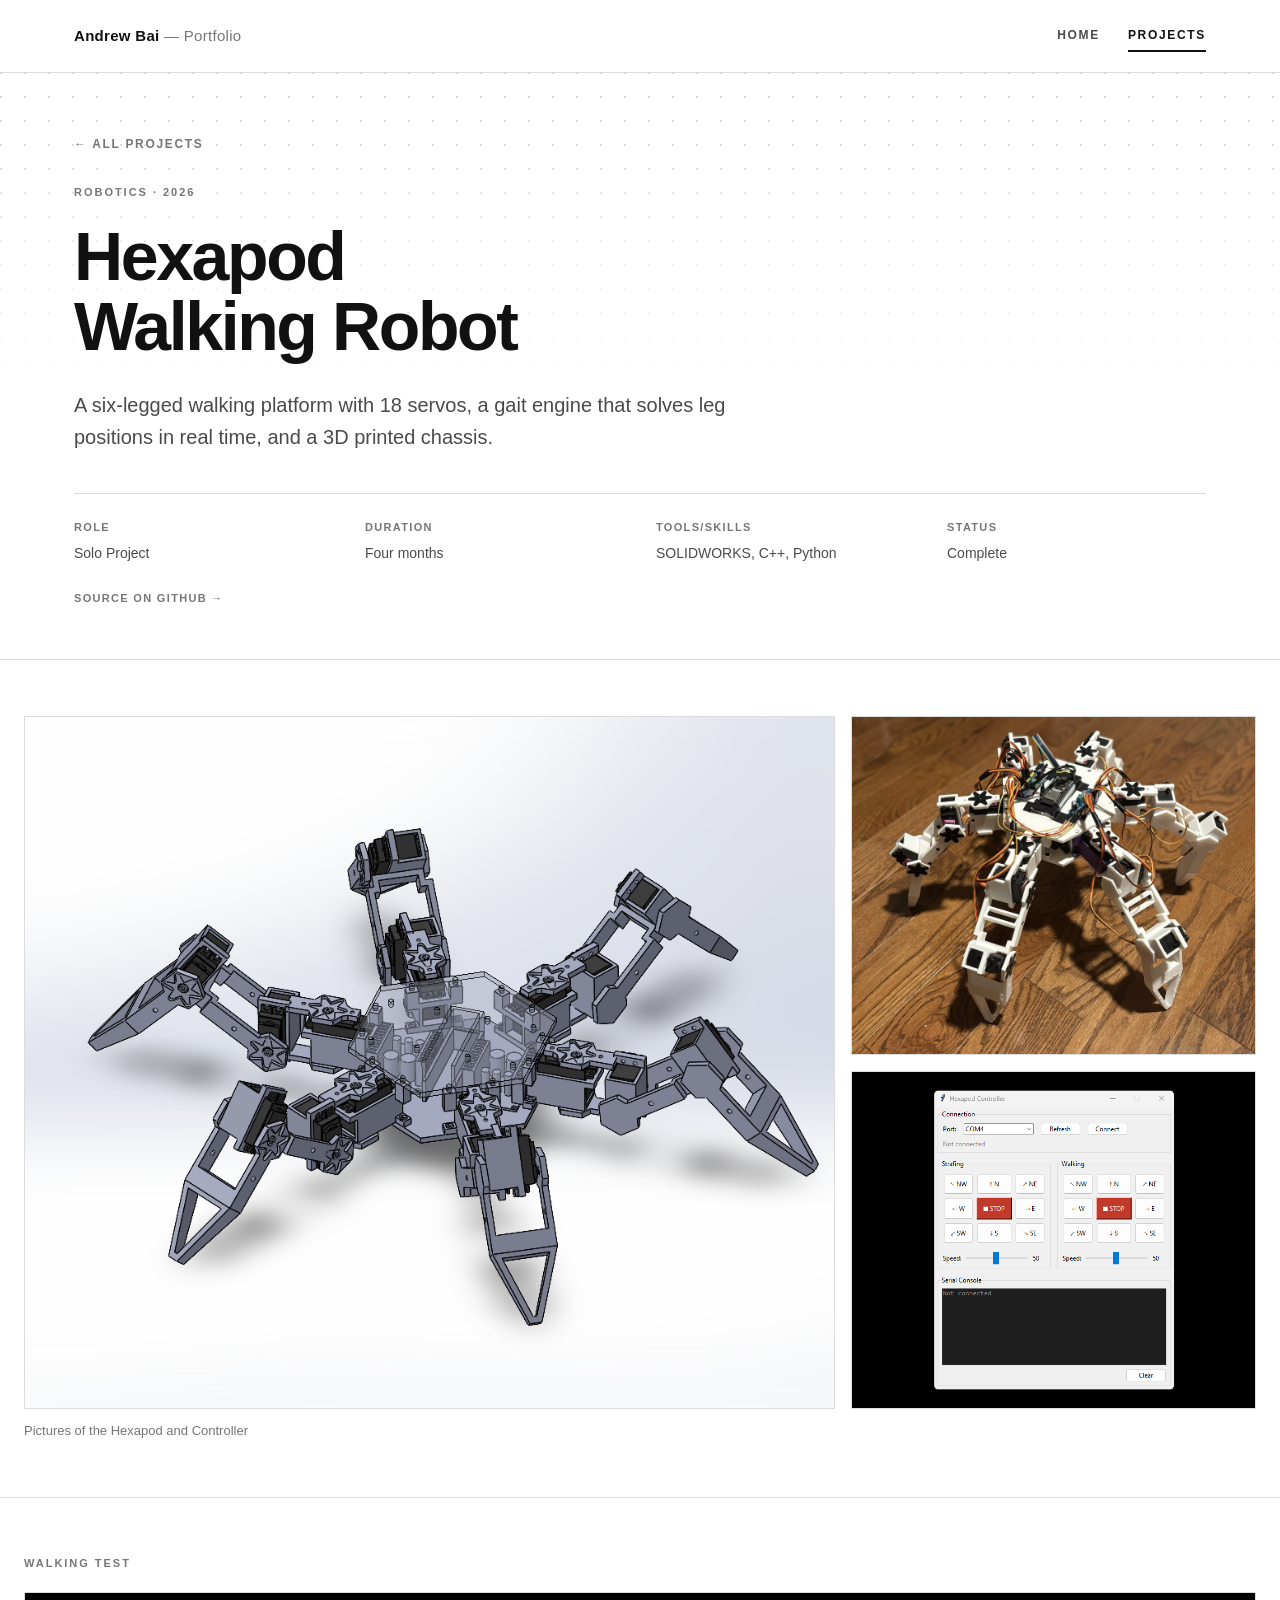
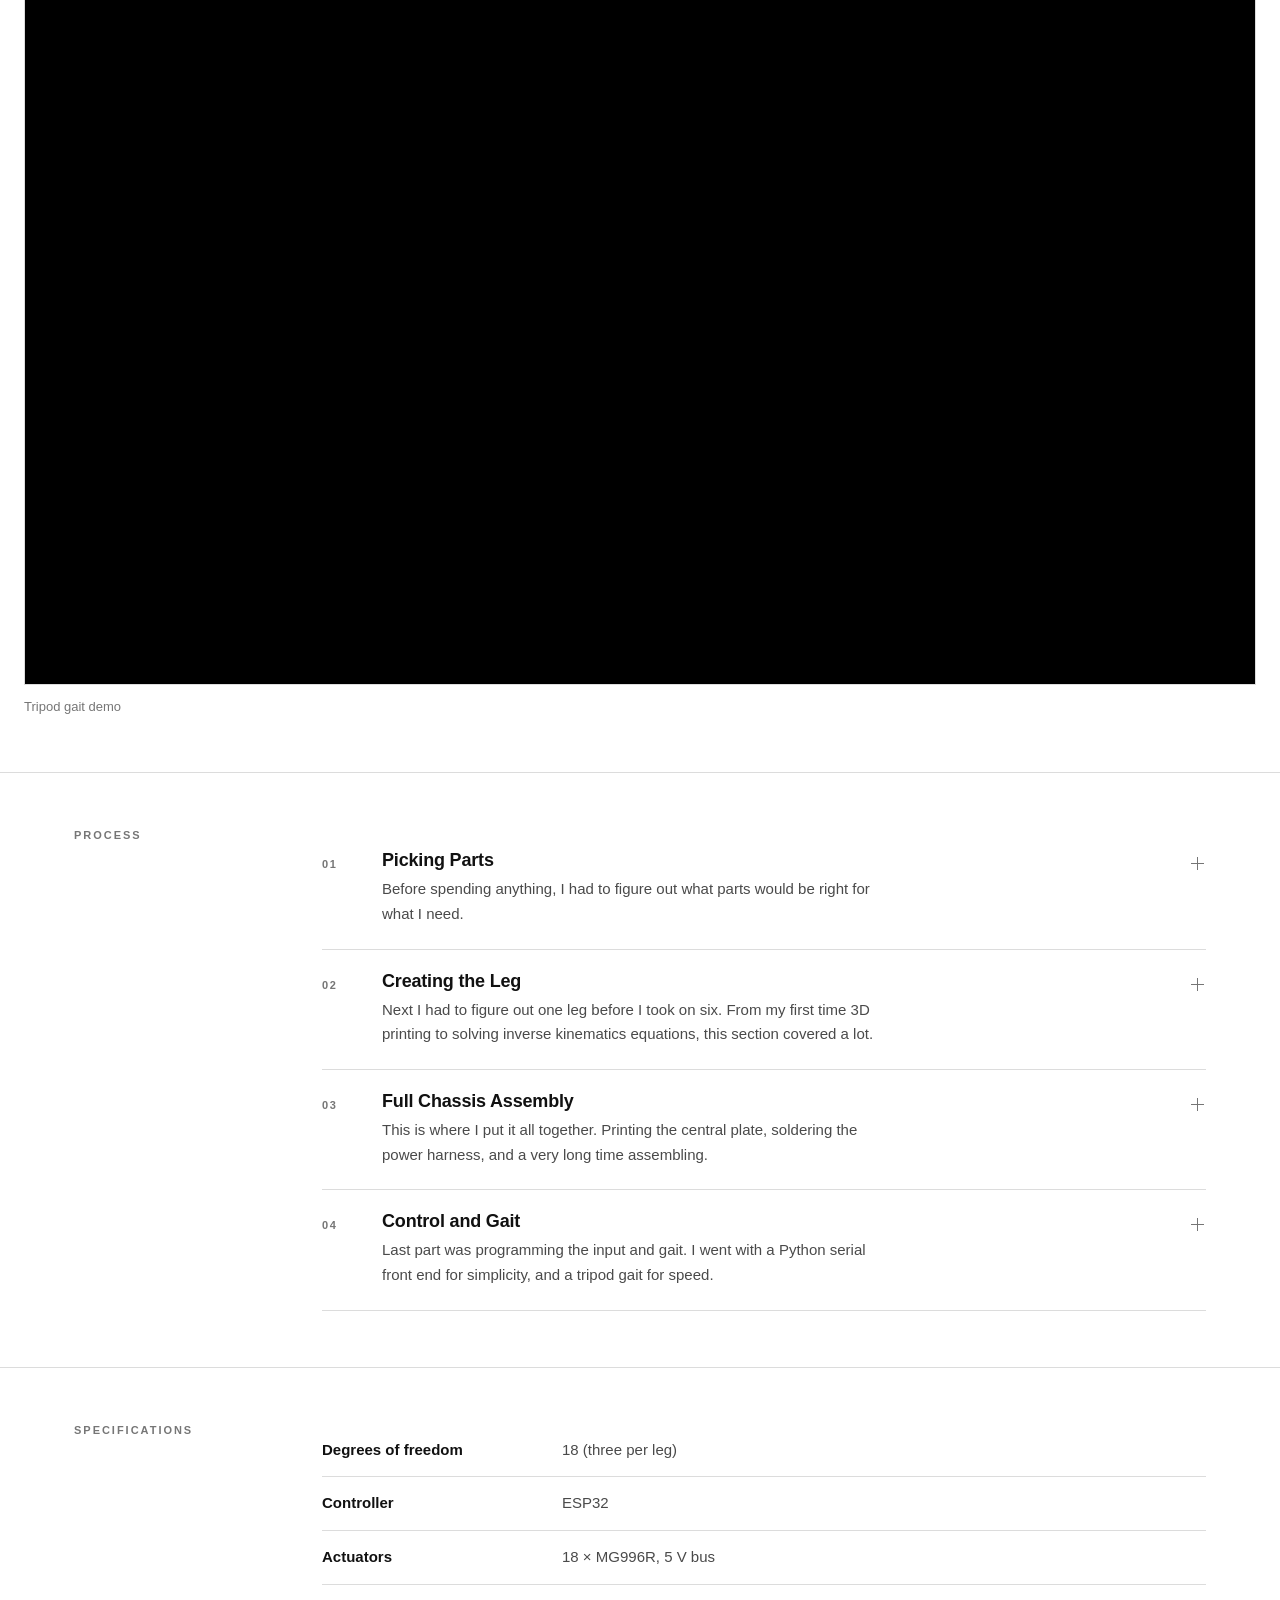
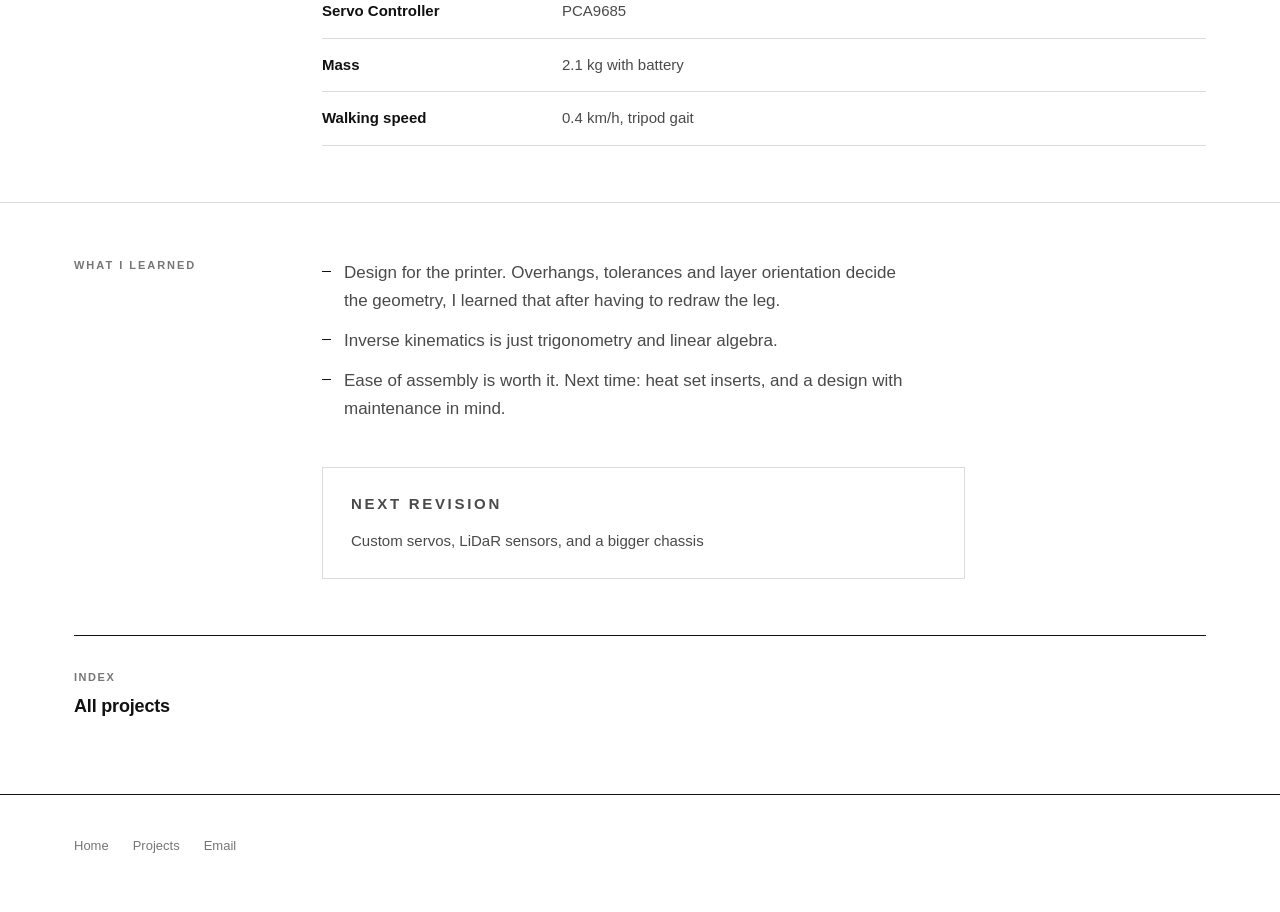
==== project-hexapod.html @ c8eeb7d3 "Initial commit: production portfolio site" ====
<!DOCTYPE html>
<html lang="en">
<head>
<meta charset="utf-8">
<meta name="viewport" content="width=device-width, initial-scale=1">
<title>Hexapod Walking Robot — Andrew Bai</title>
<meta name="description" content="Six-legged walking platform with an inverse-kinematics gait engine.">
<link rel="stylesheet" href="assets/styles.css">
<link rel="icon" href="data:,">
</head>
<body>

<a class="skip-link" href="#main">Skip to content</a>

<header class="site-header">
  <div class="wrap site-header__inner">
    <a class="logotype" href="index.html">Andrew Bai <span>— Portfolio</span></a>
    <nav class="nav" aria-label="Primary">
      <a class="nav__link" href="index.html">Home</a>
      <a class="nav__link" href="projects.html" aria-current="page">Projects</a>
    </nav>
  </div>
</header>

<main id="main">

  <section class="project-hero">
    <div class="wrap">
      <a class="backlink" href="projects.html"><span aria-hidden="true">&larr;</span> All projects</a>
      <p class="eyebrow">Robotics · 2026</p>
      <h1 class="display">Hexapod<br>Walking Robot</h1>
      <p class="lede project-hero__lede">
        A six-legged walking platform with 18 servos, 
        a gait engine that solves leg positions in real time, 
        and a 3D printed chassis.
      </p>

      <dl class="facts">
        <div><dt>Role</dt><dd>Solo Project</dd></div>
        <div><dt>Duration</dt><dd>Four months</dd></div>
        <div><dt>Tools/Skills</dt><dd>SOLIDWORKS, C++, Python</dd></div>
        <div><dt>Status</dt><dd>Complete</dd></div>
      </dl>

      <a class="facts-link" href="https://github.com/andrewjbai-stack/Hexapod-Project" target="_blank" rel="noopener">
        Source on GitHub <span aria-hidden="true">&rarr;</span>
      </a>
    </div>
  </section>

  <section class="block">
    <div class="wrap wrap--wide">
      <figure class="figure">
        <div class="collage">
          <img src="assets/img/HexapodCADInsidePage.png" alt="Hexapod solidworks design" width="1200" height="900">
          <img src="assets/img/HexapodRealLife.jpg" alt="Hexapod in real life" width="1200" height="900">
          <img src="assets/img/hexapodController.png" alt="Controller python application" width="1200" height="900">
        </div>
        <figcaption>Pictures of the Hexapod and Controller</figcaption>
      </figure>
    </div>
  </section>

  <section class="block block--divide">
    <div class="wrap wrap--wide">
      <p class="eyebrow">Walking test</p>
      <figure class="figure">
        <div class="video">
          <iframe src="https://www.youtube-nocookie.com/embed/0bg0jqfnZOg"
                  title="Hexapod walking test"
                  allow="accelerometer; autoplay; clipboard-write; encrypted-media; picture-in-picture"
                  allowfullscreen loading="lazy"></iframe>
        </div>
        <figcaption>
          Tripod gait demo
        </figcaption>
      </figure>
    </div>
  </section>

  <section class="block block--divide">
    <div class="wrap cols">
      <h2 class="eyebrow" style="margin:0">Process</h2>
      <ol class="steps steps--open">
        <li>
          <details class="step">
            <summary>
              <h3 class="h3">Picking Parts</h3>
              <p>Before spending anything, I had to figure out what parts would be right for what I need.</p>
            </summary>
            <div class="step__more">
              <p>
                This was the most important part, especially since I was on a pretty tight budget.
                The biggest decision was the type of servo. They dictated 
                how powerful the hexapod could be, and how expensive it would be for both price and power.
                Every other decision would have to be made around this choice.
              </p>
              <ul class="bullets">
                <li>MG996R Servos: From the start it was between this and the SG90 (The two cheapest I could find).
                  Eventually I landed on the MG996R since based on a rough estimate, the SG90 wouldn't have enough torque.</li>
                <li>ESP32 microcontroller: There were no huge restrictions on what MCU I could use, 
                  so I just used what I had on hand.
                </li>
                <li>
                  2S 15C Li-ion Battery: The biggest thing was voltage and maximum current output. 
                  I needed something with a voltage close to what my MCU and servos could handle,
                  as well as a maximum current that could handle 18 servos stalling at once. The battery runtime
                  was never a consideration, because this project was just for fun.
                </li>
                <li>PLA for the printed structure. Again, no huge restrictions on this front
                  since I knew there weren't going to be any huge forces acting on the limbs.
                </li>
              </ul>
            </div>
          </details>
        </li>
        <li>
          <details class="step">
            <summary>
              <h3 class="h3">Creating the Leg</h3>
              <p>Next I had to figure out one leg before I took on six. From my first time
                3D printing to solving inverse kinematics equations, this section covered a lot.
              </p>
            </summary>
            <div class="step__more">
              <p>
                Building it was a crash course in 3D printing. I had never touched a printer before, 
                so I designed the leg the way I thought parts should look,
                and then found out what a printer will actually give you. 
                Overhangs, tolerances, layer adhesion: none of it was in my head when I drew the first version. 
                So, I had to redesign the whole leg.
              </p>
              <p>The next part was figuring out the inverse kinematics. At first I had no idea what to do,
                but eventually I realised that if you flip it upside down, the leg is just a 3-axis robot arm.
                Knowing that really helped when I derived the formulas. Visualized calculations:
                <a href="https://www.desmos.com/3d/ltcadld6iu" target="_blank" rel="noopener">Desmos</a>
              </p>
              <p>
                The last part was wiring it up and programming it. I connected the servo controller board to
                the ESP via I2C, implemented the PWM signalling, and hooked it all up to my derived inverse kinematic equations.

              </p>
            </div>
          </details>
        </li>
        <li>
          <details class="step">
            <summary>
              <h3 class="h3">Full Chassis Assembly</h3>
              <p>This is where I put it all together. Printing the central plate, 
                soldering the power harness, and a very long time assembling.
              </p>
            </summary>
            <div class="step__more">
              <p>After a 2-hour assembly (yikes), 
                I finally got to see the full robot come together in real life.
                I soldered together the power harness, connected all the servos
                to the servo controllers, and finally powered it on... only for it to freak out.
                There were two major oversights I had to fix before I finally had it standing straight:

              </p>
              <ul class="bullets">
                <li>Every servo needed to be centered at 90° before its horn went on.</li>
                <li>
                  The buck converter I bought only worked for voltages above ~10V, despite saying
                  the minimum was 6V. So, instead of buying another one, I soldered my two 7.2V batteries in series
                  to get a 14.4V source.
                </li>
              </ul>
            </div>
          </details>
        </li>
        <li>
          <details class="step">
            <summary>
              <h3 class="h3">Control and Gait</h3>
              <p>Last part was programming the input and gait. 
                I went with a Python serial front end for simplicity, and a tripod gait for speed.
              </p>
            </summary>
            <div class="step__more">
              <p>
                This part caused me some trouble since I was working under many mechanical restrictions; 
                angle limits due to leg design, servo speed limits, 
                as well as the terrible servo backlash, these were all contributing factors. 
                This forced me to add a lot of restrictions to the code to ensure that those limits would never be hit.
              </p>
              <p>Afterwards, I implemented the tripod gait. 
                This is where the six legs are split up into two groups of three, where each group
                takes turns stepping in the target direction. This gait is not only the simplest to implement, 
                but the fastest in terms of moving speed.
              </p>
               <p>
                Finally I tied it up with a simple Python front end. This includes a serial connection panel, 
                movement buttons, as well as a debugging log window.
              </p>
            </div>
          </details>
        </li>
      </ol>
    </div>
  </section>

  <section class="block block--divide">
    <div class="wrap cols">
      <h2 class="eyebrow" style="margin:0">Specifications</h2>
      <table class="specs">
        <tbody>
          <tr><th scope="row">Degrees of freedom</th><td>18 (three per leg)</td></tr>
          <tr><th scope="row">Controller</th><td>ESP32</td></tr>
          <tr><th scope="row">Actuators</th><td>18 × MG996R, 5&nbsp;V bus</td></tr>
          <tr><th scope="row">Servo Controller</th><td>PCA9685</td></tr>
          <tr><th scope="row">Mass</th><td>2.1&nbsp;kg with battery</td></tr>
          <tr><th scope="row">Walking speed</th><td>0.4&nbsp;km/h, tripod gait</td></tr>
        </tbody>
      </table>
    </div>
  </section>

  <section class="block block--divide">
    <div class="wrap cols">
      <h2 class="eyebrow" style="margin:0">What I learned</h2>
      <div>
        <ul class="bullets">
          <li>Design for the printer. Overhangs, tolerances and layer
            orientation decide the geometry, I learned that after having to redraw the leg. </li>
          <li>Inverse kinematics is just trigonometry and linear algebra.</li>
          <li>Ease of assembly is worth it. Next time: heat set inserts, 
            and a design with maintenance in mind.</li>
        </ul>
        <div class="note" style="margin-top:32px">
          <p class="eyebrow">Next revision</p>
          <p>Custom servos, LiDaR sensors, and a bigger chassis</p>
        </div>
      </div>
    </div>
  </section>

  <div class="wrap">
    <nav class="pagination" aria-label="Project navigation">
      <a href="projects.html">
        <span class="pagination__dir">Index</span>
        <span class="pagination__title">All projects</span>
      </a>

    </nav>
  </div>

</main>

<footer class="site-footer">
  <div class="wrap site-footer__inner">
    <nav aria-label="Footer">
      <a href="index.html">Home</a>
      <a href="projects.html">Projects</a>
      <a href="mailto:andrew.j.bai@gmail.com">Email</a>
    </nav>
  </div>
</footer>

</body>
</html>
---- assets/styles.css ----
:root {
  --paper:      #ffffff;
  --ink:        #111111;
  --ink-soft:   #4a4a4a;
  --ink-mute:   #767676;
  --rule:       #dcdcdc;
  --rule-strong:#111111;
  --wash:       #f4f4f4;

  --wrap:       1180px;
  --gutter:     24px;
  --header-h:   72px;

  --ease:       cubic-bezier(0.22, 0.61, 0.36, 1);
  --t-fast:     180ms;
  --t-slow:     520ms;

  --sans: "Helvetica Neue", Helvetica, Arial, "Segoe UI", system-ui, sans-serif;

  --dot:       #c9c9c9;   
  --dot-gap:   24px;      
  --dot-size:  1px;       
  --dot-depth: 440px;     
}

*, *::before, *::after { box-sizing: border-box; }

html {
  -webkit-text-size-adjust: 100%;
  scroll-behavior: smooth;
  background: var(--paper);
}

body {
  margin: 0;
  position: relative;
  color: var(--ink);
  font-family: var(--sans);
  font-size: 17px;
  line-height: 1.65;
  -webkit-font-smoothing: antialiased;
}

img { display: block; max-width: 100%; height: auto; }

a { color: inherit; }

body::before {
  content: "";
  position: absolute;
  top: 0;
  left: 0;
  right: 0;
  height: var(--dot-depth);
  z-index: -1;
  pointer-events: none;
  background-image:
    linear-gradient(to bottom, rgba(255, 255, 255, 0) 0%, var(--paper) 88%),
    radial-gradient(circle at var(--dot-size) var(--dot-size), var(--dot) var(--dot-size), transparent 0);
  background-size:
    100% 100%,
    var(--dot-gap) var(--dot-gap);
}

.wrap {
  width: 100%;
  max-width: var(--wrap);
  margin: 0 auto;
  padding: 0 var(--gutter);
}

.section { padding: 72px 0; border-bottom: 1px solid var(--rule); }
.section--last { border-bottom: 0; }

h1, h2, h3 { margin: 0; font-weight: 600; letter-spacing: -0.02em; line-height: 1.1; }

.display {
  font-size: clamp(2.4rem, 6vw, 4.25rem);
  letter-spacing: -0.035em;
  line-height: 1.03;
}

.h2 { font-size: clamp(1.5rem, 3vw, 2rem); }
.h3 { font-size: 1.125rem; letter-spacing: -0.01em; }

.eyebrow {
  margin: 0 0 20px;
  font-size: 11px;
  font-weight: 600;
  letter-spacing: 0.18em;
  text-transform: uppercase;
  color: var(--ink-mute);
}

.lede {
  max-width: 62ch;
  font-size: clamp(1.0625rem, 1.6vw, 1.25rem);
  line-height: 1.6;
  color: var(--ink-soft);
}

.prose { max-width: 62ch; }
.prose p { margin: 0 0 1.15em; color: var(--ink-soft); }
.prose p:last-child { margin-bottom: 0; }
.prose strong { color: var(--ink); font-weight: 600; }

.prose a,
.inline-link {
  color: var(--ink);
  text-decoration: underline;
  text-underline-offset: 3px;
  text-decoration-thickness: 1px;
  transition: text-decoration-color var(--t-fast) var(--ease);
}
.prose a:hover,
.inline-link:hover { text-decoration-color: transparent; }

.skip-link {
  position: absolute;
  left: -9999px;
  top: 0;
  z-index: 100;
  padding: 12px 18px;
  background: var(--ink);
  color: var(--paper);
  font-size: 14px;
}
.skip-link:focus { left: 0; }

:focus-visible { outline: 2px solid var(--ink); outline-offset: 3px; }

.visually-hidden {
  position: absolute;
  width: 1px; height: 1px;
  margin: -1px; padding: 0;
  overflow: hidden; clip: rect(0 0 0 0);
  white-space: nowrap; border: 0;
}

.site-header {
  position: sticky;
  top: 0;
  z-index: 50;
  background: var(--paper);
  border-bottom: 1px solid var(--rule);
}

.site-header__inner {
  display: flex;
  align-items: center;
  justify-content: space-between;
  gap: 24px;
  min-height: var(--header-h);
}

.logotype {
  font-size: 15px;
  font-weight: 600;
  letter-spacing: 0.02em;
  text-decoration: none;
}
.logotype span { color: var(--ink-mute); font-weight: 400; }

.nav { display: flex; gap: 28px; }

.nav__link {
  position: relative;
  padding: 6px 0;
  font-size: 12px;
  font-weight: 600;
  letter-spacing: 0.14em;
  text-transform: uppercase;
  text-decoration: none;
  color: var(--ink-soft);
  transition: color var(--t-fast) var(--ease);
}
.nav__link::after {
  content: "";
  position: absolute;
  left: 0; bottom: 0;
  width: 100%; height: 2px;
  background: var(--ink);
  transform: scaleX(0);
  transform-origin: left;
  transition: transform var(--t-fast) var(--ease);
}
.nav__link:hover { color: var(--ink); }
.nav__link:hover::after,
.nav__link[aria-current="page"]::after { transform: scaleX(1); }
.nav__link[aria-current="page"] { color: var(--ink); }

.hero { padding: 80px 0 72px; border-bottom: 1px solid var(--rule); }

.hero__grid {
  display: grid;
  grid-template-columns: 1.35fr 1fr;
  gap: 64px;
  align-items: end;
}

.hero__meta {
  margin: 36px 0 0;
  padding-top: 20px;
  border-top: 1px solid var(--rule);
  display: flex;
  flex-wrap: wrap;
  gap: 24px 48px;
  font-size: 14px;
  color: var(--ink-soft);
}
.hero__meta dt {
  margin-bottom: 6px;
  font-weight: 600;
  letter-spacing: 0.12em;
  text-transform: uppercase;
  font-size: 11px;
  color: var(--ink-mute);
}
.hero__meta dd { margin: 0; }

.portrait {
  width: 100%;
  aspect-ratio: 4 / 5;
  object-fit: cover;
  border: 1px solid var(--rule);
  background: var(--wash);
}

.cols {
  display: grid;
  grid-template-columns: 200px 1fr;
  gap: 48px;
}

.rows { border-top: 1px solid var(--rule); }

.row {
  display: flex;
  align-items: baseline;
  justify-content: space-between;
  gap: 24px;
  padding: 18px 0;
  border-bottom: 1px solid var(--rule);
  text-decoration: none;
  transition: padding-left var(--t-fast) var(--ease);
}
.row:hover { padding-left: 8px; }

.row__label { font-weight: 600; font-size: 1rem; }

.row__value {
  display: flex;
  align-items: center;
  gap: 12px;
  font-size: 14px;
  color: var(--ink-mute);
  transition: color var(--t-fast) var(--ease);
}
.row:hover .row__value { color: var(--ink); }

.row__arrow {
  display: inline-block;
  transition: transform var(--t-fast) var(--ease);
}
.row:hover .row__arrow { transform: translateX(4px); }

.exp {
  margin: 0;
  padding: 0;
  list-style: none;
  border-top: 1px solid var(--rule);
}

.exp li {
  display: flex;
  align-items: baseline;
  justify-content: space-between;
  gap: 24px;
  padding: 18px 0;
  border-bottom: 1px solid var(--rule);
}

.exp__role { margin: 0; font-size: 1rem; font-weight: 600; }

.exp__org { margin: 4px 0 0; font-size: 14px; color: var(--ink-soft); }

.exp__note {
  margin: 8px 0 0;
  font-size: 14px;
  line-height: 1.5;
  color: var(--ink-mute);
  max-width: 56ch;
}

.exp__date {
  flex: none;
  font-size: 13px;
  color: var(--ink-mute);
  font-variant-numeric: tabular-nums;
}

.strip {
  display: grid;
  grid-template-columns: repeat(3, 1fr);
  gap: 16px;
}

.strip figure { margin: 0; }

.strip img {
  width: 100%;
  aspect-ratio: 4 / 3;
  object-fit: cover;
  border: 1px solid var(--rule);
  background: var(--wash);
}

.strip figcaption {
  margin-top: 10px;
  font-size: 12px;
  letter-spacing: 0.04em;
  color: var(--ink-mute);
}

.page-head { padding: 64px 0 40px; border-bottom: 1px solid var(--rule); }
.page-head__count {
  margin-top: 24px;
  font-size: 12px;
  letter-spacing: 0.12em;
  text-transform: uppercase;
  color: var(--ink-mute);
}

.projects {
  display: grid;
  grid-template-columns: repeat(2, 1fr);
  gap: 56px 40px;
  padding: 56px 0 88px;
  list-style: none;
  margin: 0;
}

.project { margin: 0; }

.project__link {
  display: block;
  text-decoration: none;
  color: inherit;
}

.project__frame {
  position: relative;
  overflow: hidden;
  border: 1px solid var(--rule);
  background: var(--wash);
  aspect-ratio: 3 / 2;
  transition: border-color var(--t-fast) var(--ease);
}

.project__img {
  width: 100%;
  height: 100%;
  object-fit: cover;
  filter: grayscale(1) contrast(0.96);
  transform: scale(1);
  transition:
    transform var(--t-slow) var(--ease),
    filter    var(--t-slow) var(--ease);
}

.project__frame::after {
  content: "";
  position: absolute;
  inset: 0;
  background: var(--ink);
  opacity: 0;
  transition: opacity var(--t-slow) var(--ease);
  pointer-events: none;
}

.project__rule {
  position: absolute;
  left: 20px; right: 20px; bottom: 62px;
  height: 1px;
  background: var(--paper);
  transform: scaleX(0);
  transform-origin: left;
  transition: transform var(--t-slow) var(--ease);
  z-index: 2;
}

.project__reveal {
  position: absolute;
  left: 20px; right: 20px; bottom: 22px;
  z-index: 2;
  display: flex;
  align-items: center;
  justify-content: space-between;
  gap: 16px;
  color: var(--paper);
  opacity: 0;
  transform: translateY(14px);
  transition:
    opacity   var(--t-slow) var(--ease),
    transform var(--t-slow) var(--ease);
}

.project__reveal-label {
  font-size: 12px;
  font-weight: 600;
  letter-spacing: 0.14em;
  text-transform: uppercase;
}

.project__reveal-arrow { transition: transform var(--t-slow) var(--ease); }

.project__index {
  position: absolute;
  top: 16px; left: 20px;
  z-index: 2;
  font-size: 11px;
  font-weight: 600;
  letter-spacing: 0.14em;
  color: var(--ink-mute);
  transition: color var(--t-slow) var(--ease);
}

.project__link:hover .project__frame,
.project__link:focus-visible .project__frame { border-color: var(--rule-strong); }

.project__link:hover .project__img,
.project__link:focus-visible .project__img {
  transform: scale(1.045);
  filter: grayscale(1) contrast(1.02) brightness(0.9);
}

.project__link:hover .project__frame::after,
.project__link:focus-visible .project__frame::after { opacity: 0.42; }

.project__link:hover .project__rule,
.project__link:focus-visible .project__rule { transform: scaleX(1); }

.project__link:hover .project__reveal,
.project__link:focus-visible .project__reveal {
  opacity: 1;
  transform: translateY(0);
}

.project__link:hover .project__reveal-arrow,
.project__link:focus-visible .project__reveal-arrow { transform: translateX(6px); }

.project__link:hover .project__index,
.project__link:focus-visible .project__index { color: var(--paper); }

.project__body {
  display: flex;
  align-items: baseline;
  justify-content: space-between;
  gap: 20px;
  margin-top: 18px;
  padding-bottom: 14px;
  border-bottom: 1px solid var(--rule);
}

.project__year {
  font-size: 12px;
  letter-spacing: 0.08em;
  color: var(--ink-mute);
  white-space: nowrap;
}

.project__desc {
  margin: 12px 0 0;
  font-size: 15px;
  line-height: 1.55;
  color: var(--ink-soft);
  max-width: 46ch;
}

.project__tags {
  margin: 14px 0 0;
  padding: 0;
  list-style: none;
  display: flex;
  flex-wrap: wrap;
  gap: 8px;
}
.project__tags li {
  font-size: 11px;
  letter-spacing: 0.1em;
  text-transform: uppercase;
  color: var(--ink-mute);
  border: 1px solid var(--rule);
  padding: 4px 10px;
}

.block { padding: 56px 0; }
.block--tight  { padding: 32px 0; }
.block--divide { border-top: 1px solid var(--rule); }

.wrap--wide   { max-width: 1400px; }  
.wrap--narrow { max-width: 760px; }   

.project-hero { padding: 56px 0 48px; border-bottom: 1px solid var(--rule); }
.project-hero__lede { margin: 28px 0 0; }

.backlink {
  display: inline-block;
  margin-bottom: 28px;
  font-size: 12px;
  font-weight: 600;
  letter-spacing: 0.14em;
  text-transform: uppercase;
  text-decoration: none;
  color: var(--ink-mute);
  transition: color var(--t-fast) var(--ease);
}
.backlink:hover { color: var(--ink); }
.backlink span { display: inline-block; transition: transform var(--t-fast) var(--ease); }
.backlink:hover span { transform: translateX(-4px); }

.facts {
  display: grid;
  grid-template-columns: repeat(4, 1fr);
  gap: 24px 32px;
  margin: 40px 0 0;
  padding-top: 24px;
  border-top: 1px solid var(--rule);
  font-size: 14px;
  color: var(--ink-soft);
}
.facts dt {
  margin-bottom: 6px;
  font-size: 11px;
  font-weight: 600;
  letter-spacing: 0.12em;
  text-transform: uppercase;
  color: var(--ink-mute);
}
.facts dd { margin: 0; }

.facts-link {
  display: inline-block;
  margin-top: 24px;
  font-size: 11px;
  font-weight: 600;
  letter-spacing: 0.12em;
  text-transform: uppercase;
  text-decoration: none;
  color: var(--ink-mute);
  transition: color var(--t-fast) var(--ease);
}
.facts-link:hover { color: var(--ink); }
.facts-link span { display: inline-block; transition: transform var(--t-fast) var(--ease); }
.facts-link:hover span { transform: translateX(4px); }

.figure { margin: 0; }

.figure img,
.figure video {
  display: block;
  width: 100%;
  border: 1px solid var(--rule);
  background: var(--wash);
}

.figure figcaption,
.caption {
  margin-top: 12px;
  margin-bottom: 0;
  font-size: 13px;
  line-height: 1.5;
  color: var(--ink-mute);
  max-width: 70ch;
}

.pair { display: grid; grid-template-columns: repeat(2, 1fr); gap: 20px; }
.trio { display: grid; grid-template-columns: repeat(3, 1fr); gap: 16px; }

.pair .figure img { aspect-ratio: 4 / 3; object-fit: cover; }
.trio .figure img { aspect-ratio: 1 / 1; object-fit: cover; }

.collage {
  display: grid;
  grid-template-columns: 2fr 1fr;
  grid-template-rows: 1fr 1fr;
  gap: 16px;
  aspect-ratio: 16 / 9;
}
.collage img {
  width: 100%;
  height: 100%;

  min-width: 0;
  min-height: 0;
  object-fit: cover;
  border: 1px solid var(--rule);
  background: var(--wash);
}
.collage img:first-child { grid-row: span 2; }

.quote {
  margin: 0;
  padding-left: 28px;
  border-left: 2px solid var(--ink);
  max-width: 48ch;
}
.quote p {
  margin: 0;
  font-size: clamp(1.25rem, 2.4vw, 1.75rem);
  line-height: 1.35;
  letter-spacing: -0.02em;
  color: var(--ink);
}
.quote footer {
  margin-top: 16px;
  font-size: 11px;
  letter-spacing: 0.14em;
  text-transform: uppercase;
  color: var(--ink-mute);
}

.specs { width: 100%; border-collapse: collapse; font-size: 15px; }
.specs th,
.specs td {
  text-align: left;
  vertical-align: top;
  padding: 14px 0;
  border-bottom: 1px solid var(--rule);
}
.specs th { width: 240px; padding-right: 24px; font-weight: 600; }
.specs td { color: var(--ink-soft); }

.steps { margin: 0; padding: 0; list-style: none; counter-reset: step; }
.steps > li {
  counter-increment: step;
  position: relative;
  padding: 22px 0 22px 60px;
  border-bottom: 1px solid var(--rule);
}
.steps > li::before {
  content: counter(step, decimal-leading-zero);
  position: absolute;
  left: 0;
  top: 26px;
  font-size: 11px;
  font-weight: 600;
  letter-spacing: 0.14em;
  color: var(--ink-mute);
}
.steps p { margin: 6px 0 0; max-width: 62ch; font-size: 15px; color: var(--ink-soft); }

.steps--open .step > summary {
  display: block;              
  cursor: pointer;
  padding-right: 44px;         
  outline-offset: 6px;
}
.steps--open .step > summary::-webkit-details-marker { display: none; }
.steps--open .step > summary > :first-child { margin-top: 0; }

.steps--open .step > summary::before,
.steps--open .step > summary::after {
  content: "";
  position: absolute;
  right: 2px;
  top: 34px;
  width: 13px;
  height: 1px;
  background: var(--ink-mute);
  transition: transform var(--t-fast) var(--ease), background var(--t-fast) var(--ease);
}
.steps--open .step > summary::after { transform: rotate(90deg); }
.steps--open .step[open] > summary::after { transform: rotate(0deg); }

.steps--open .step > summary:hover .h3 { color: var(--ink-mute); }
.steps--open .step > summary:hover::before,
.steps--open .step > summary:hover::after { background: var(--ink); }
.steps--open .step .h3 { transition: color var(--t-fast) var(--ease); }

.step__more {
  padding-top: 4px;
  border-top: 1px solid var(--rule);
  margin-top: 18px;
}
.step__more p { margin: 16px 0 0; max-width: 62ch; font-size: 15px; color: var(--ink-soft); }
.step__more .bullets { margin-top: 16px; font-size: 15px; }
.step[open] .step__more { animation: step-reveal var(--t-slow) var(--ease) both; }

@keyframes step-reveal {
  from { opacity: 0; transform: translateY(-6px); }
  to   { opacity: 1; transform: none; }
}

.bullets { margin: 0; padding: 0; list-style: none; max-width: 62ch; }
.bullets li { position: relative; padding: 0 0 12px 22px; color: var(--ink-soft); }
.bullets li::before {
  content: "";
  position: absolute;
  left: 0;
  top: 0.72em;
  width: 9px;
  height: 1px;
  background: var(--ink);
}

.note { max-width: 68ch; padding: 24px 28px; border: 1px solid var(--rule); }
.note p { margin: 0; color: var(--ink-soft); font-size: 15px; }
.note .eyebrow { margin-bottom: 12px; }

.video {
  position: relative;
  aspect-ratio: 16 / 9;
  background: #000;
  border: 1px solid var(--rule);
  overflow: hidden;
}
.video > video,
.video > iframe {
  position: absolute;
  inset: 0;
  width: 100%;
  height: 100%;
  border: 0;
  display: block;
}

.embed { margin: 24px 0 0; max-width: 760px; }
.embed iframe {
  display: block;
  width: 100%;
  aspect-ratio: 4 / 3;
  border: 1px solid var(--rule);
  background: var(--paper);
}
.embed figcaption {
  margin-top: 10px;
  font-size: 13px;
  line-height: 1.5;
  color: var(--ink-mute);
}
.embed figcaption a { text-decoration: underline; text-underline-offset: 3px; }
.embed figcaption a:hover { color: var(--ink); }

@media (max-width: 700px) {
  .embed iframe { aspect-ratio: 1 / 1; }
}

.code {
  margin: 0;
  padding: 20px 24px;
  overflow-x: auto;
  background: var(--wash);
  border: 1px solid var(--rule);
  font-family: ui-monospace, "SF Mono", Consolas, "Liberation Mono", monospace;
  font-size: 13px;
  line-height: 1.6;
  color: var(--ink);
}

.pagination {
  display: flex;
  flex-wrap: wrap;
  justify-content: space-between;
  gap: 20px 32px;
  padding: 32px 0 72px;
  border-top: 1px solid var(--rule-strong);
}
.pagination a { text-decoration: none; }
.pagination__dir {
  display: block;
  font-size: 11px;
  font-weight: 600;
  letter-spacing: 0.14em;
  text-transform: uppercase;
  color: var(--ink-mute);
  margin-bottom: 6px;
}
.pagination__title {
  font-size: 1.125rem;
  font-weight: 600;
  letter-spacing: -0.01em;
  transition: opacity var(--t-fast) var(--ease);
}
.pagination a:hover .pagination__title { opacity: 0.55; }
.pagination__next { text-align: right; margin-left: auto; }

.site-footer {
  border-top: 1px solid var(--rule-strong);
  padding: 40px 0 56px;
}

.site-footer__inner {
  display: flex;
  flex-wrap: wrap;
  align-items: baseline;
  justify-content: space-between;
  gap: 16px 32px;
  font-size: 13px;
  color: var(--ink-mute);
}

.site-footer nav { display: flex; gap: 24px; }

.site-footer a {
  text-decoration: none;
  color: var(--ink-mute);
  transition: color var(--t-fast) var(--ease);
}
.site-footer a:hover { color: var(--ink); }

@media (max-width: 900px) {
  .hero__grid { grid-template-columns: 1fr; gap: 40px; }

  .portrait { aspect-ratio: 3 / 2; }
  .cols { grid-template-columns: 1fr; gap: 20px; }
  .projects { grid-template-columns: 1fr; gap: 48px; }
  .facts { grid-template-columns: repeat(2, 1fr); }
  .specs th { width: 180px; }
}

@media (max-width: 640px) {
  :root { --gutter: 18px; --dot-depth: 300px; --dot-gap: 20px; }
  body { font-size: 16px; }
  .hero { padding: 56px 0 48px; }
  .section { padding: 48px 0; }
  .strip { grid-template-columns: 1fr; }
  .nav { gap: 18px; }

  .block { padding: 40px 0; }
  .facts { grid-template-columns: 1fr; }
  .pair { grid-template-columns: 1fr; }
  .trio { grid-template-columns: 1fr; }
  .collage { grid-template-columns: 1fr; grid-template-rows: none; aspect-ratio: auto; }
  .collage img { aspect-ratio: 4 / 3; }
  .collage img:first-child { grid-row: auto; }
  .quote { padding-left: 20px; }
  .specs th, .specs td { display: block; width: auto; padding-right: 0; }
  .specs th { padding: 14px 0 0; border-bottom: 0; }
  .specs td { padding-top: 4px; }
  .steps li { padding-left: 44px; }
}

@media (hover: none) {
  .project__reveal { opacity: 1; transform: none; }
  .project__rule { transform: scaleX(1); }
  .project__frame::after { opacity: 0.42; }
  .project__index { color: var(--paper); }
}

@media (prefers-reduced-motion: reduce) {
  html { scroll-behavior: auto; }
  *, *::before, *::after {
    transition-duration: 1ms !important;
    animation-duration: 1ms !important;
  }
  .project__link:hover .project__img { transform: none; }
}

@media print {
  .site-header, .site-footer nav { display: none; }
  body::before { display: none; }
  body { font-size: 12pt; }
}
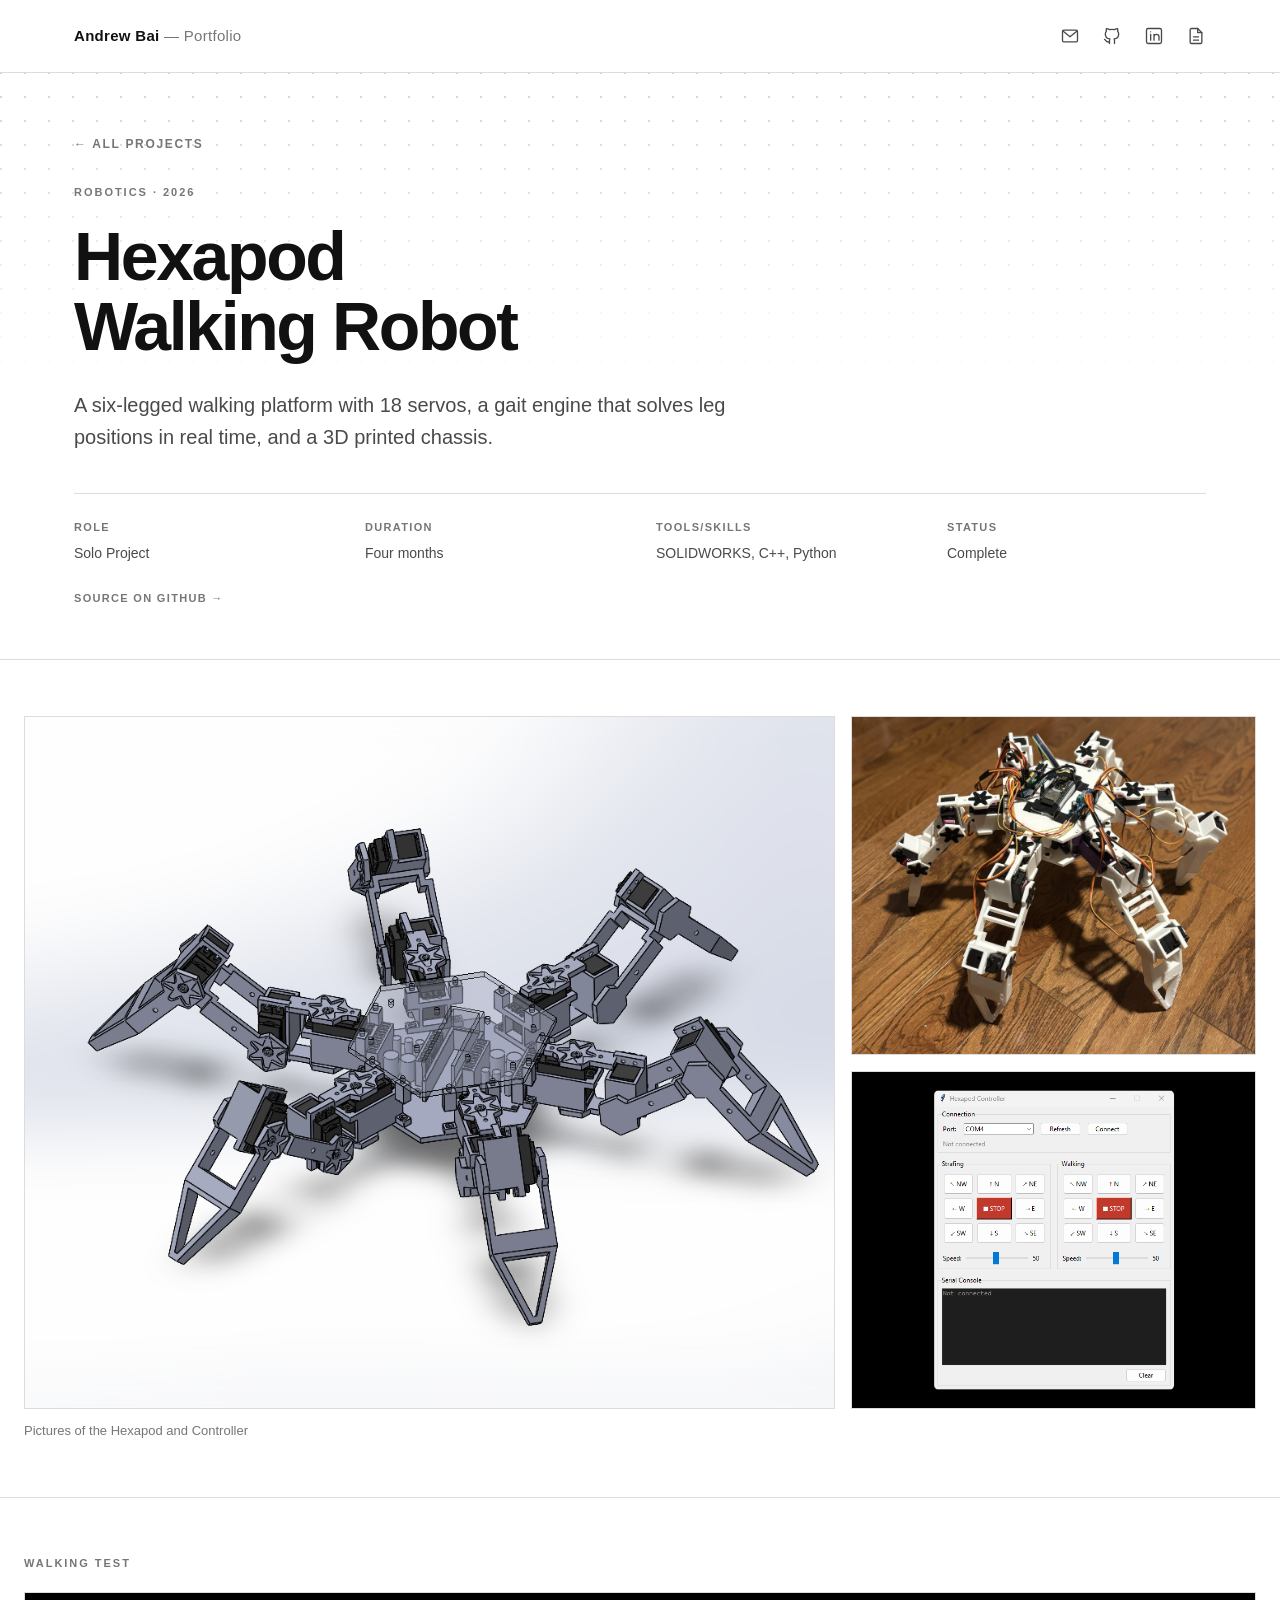
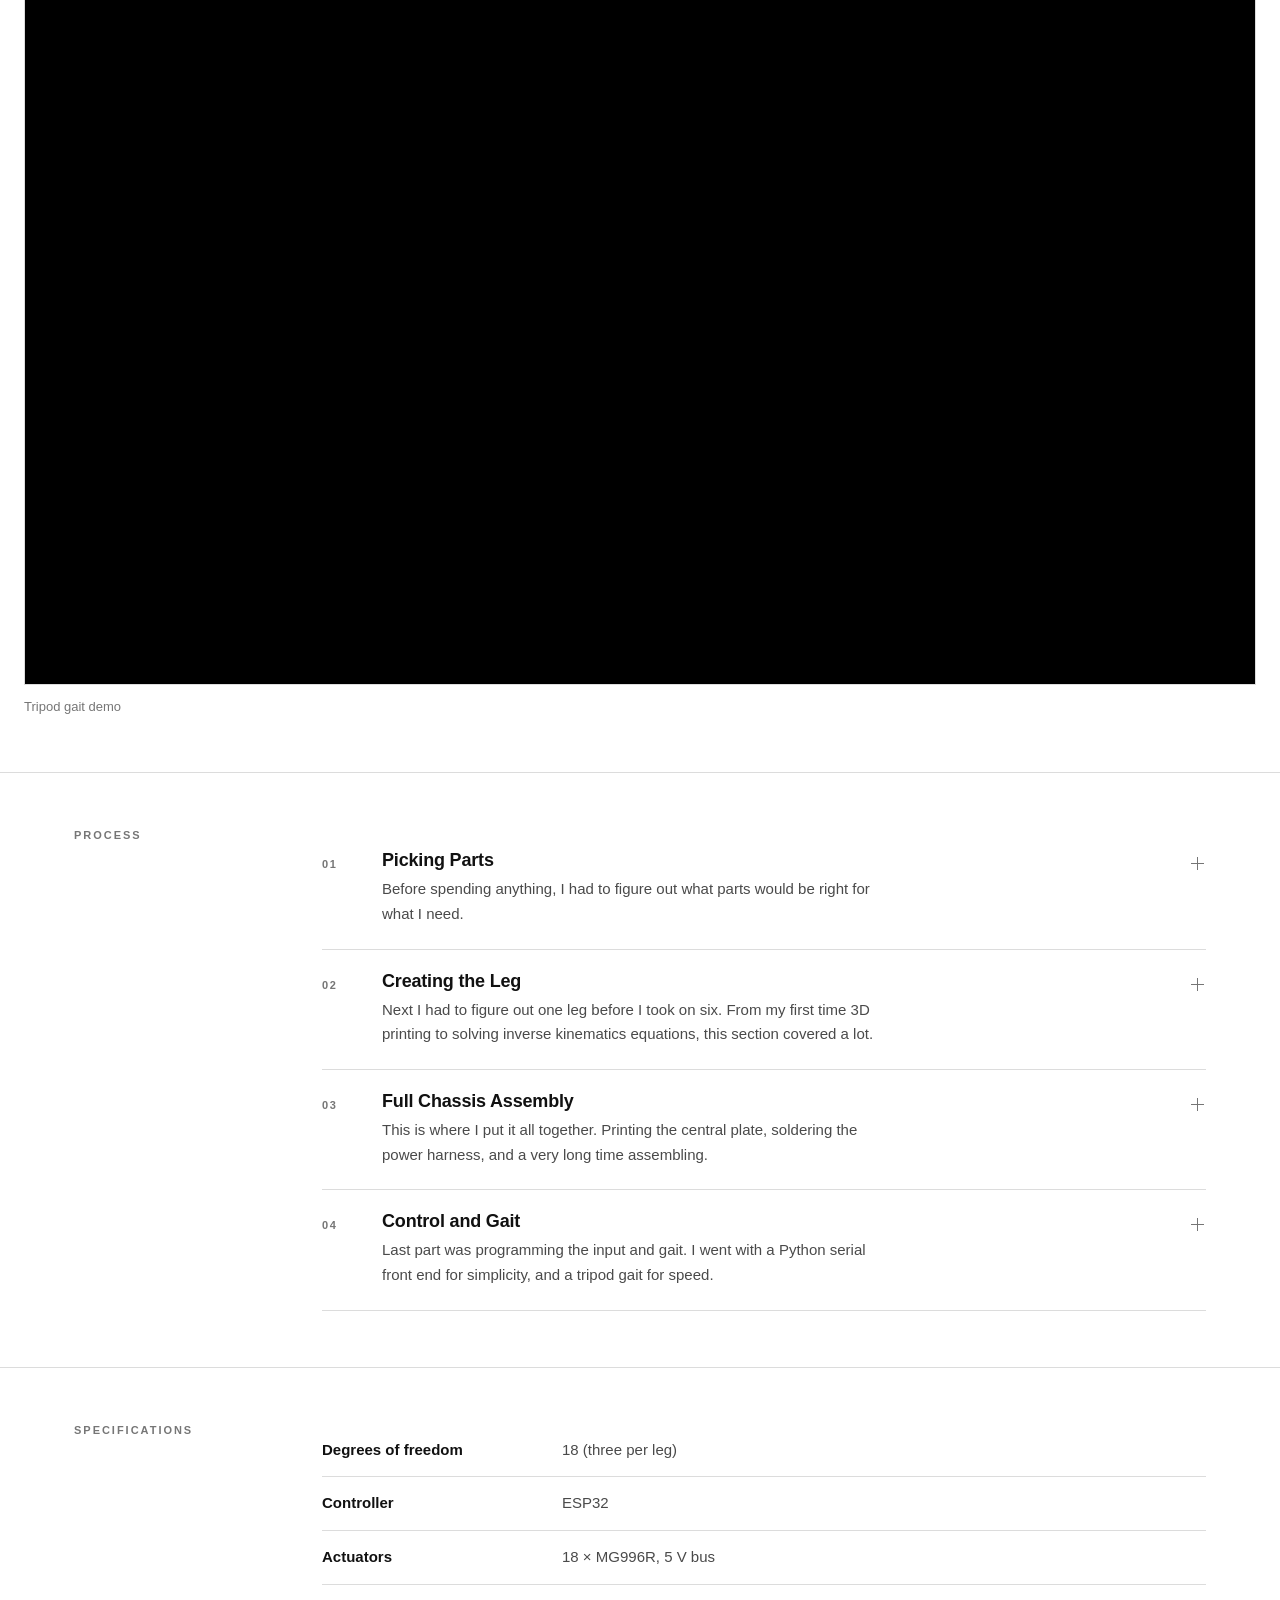
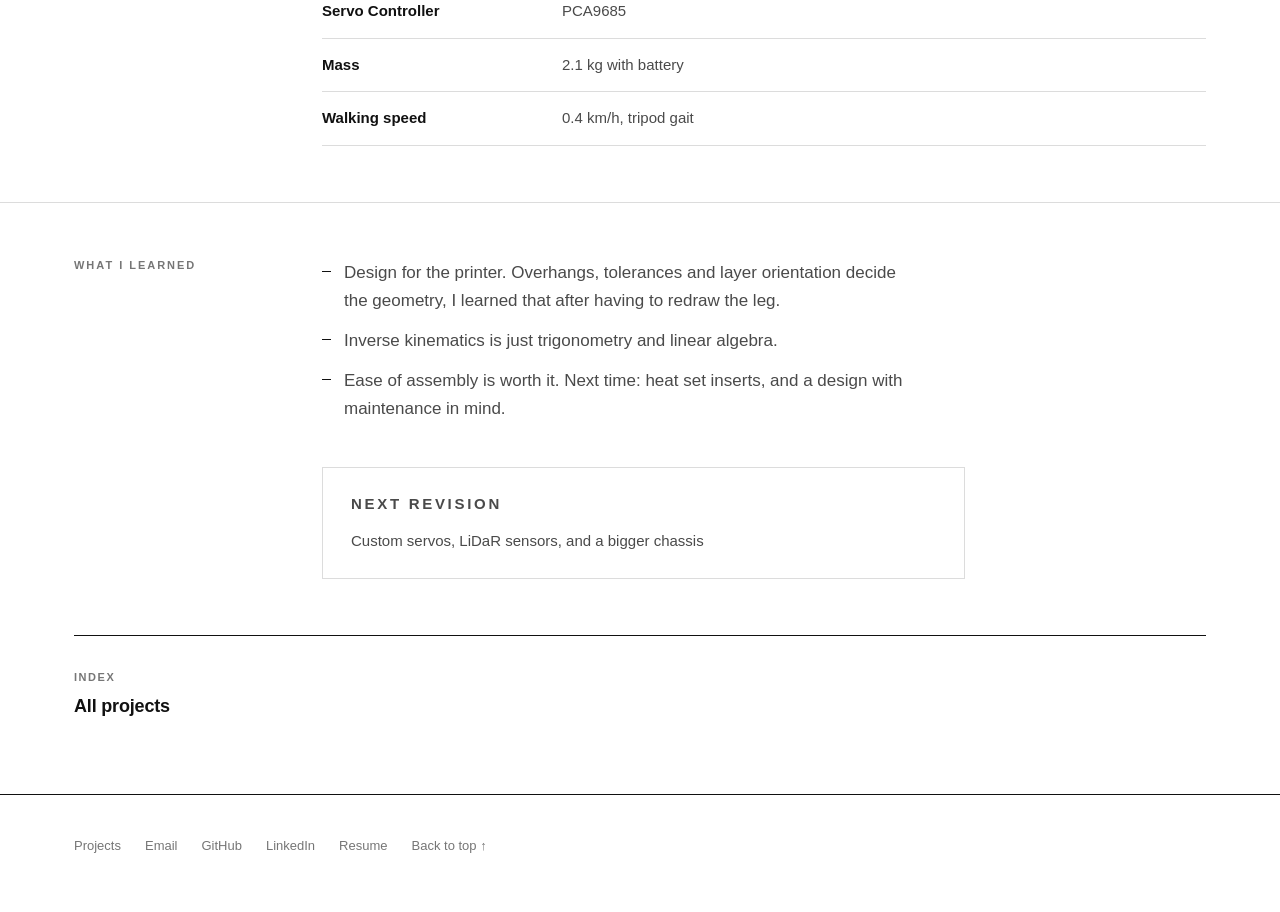
==== commit 7a46cb34: "Added HackUofT + total overhaul" ====
--- a/project-hexapod.html
+++ b/project-hexapod.html
@@ -15,18 +15,32 @@
 <header class="site-header">
   <div class="wrap site-header__inner">
     <a class="logotype" href="index.html">Andrew Bai <span>— Portfolio</span></a>
-    <nav class="nav" aria-label="Primary">
-      <a class="nav__link" href="index.html">Home</a>
-      <a class="nav__link" href="projects.html" aria-current="page">Projects</a>
+    <nav class="nav" aria-label="Contact">
+      <a class="nav__icon" href="mailto:andrew.j.bai@gmail.com">
+        <svg viewBox="0 0 24 24" aria-hidden="true"><rect x="3" y="5" width="18" height="14" rx="1.5"/><path d="M3.5 6l8.5 7 8.5-7"/></svg>
+        <span class="nav__label">Email</span>
+      </a>
+      <a class="nav__icon" href="https://github.com/andrewjbai-stack" target="_blank" rel="noopener">
+        <svg viewBox="0 0 24 24" aria-hidden="true"><path d="M9 19c-4.3 1.4-4.3-2.5-6-3m12 5v-3.5c0-1 .1-1.4-.5-2 2.8-.3 5.5-1.4 5.5-6a4.6 4.6 0 0 0-1.3-3.2 4.2 4.2 0 0 0-.1-3.2s-1.1-.3-3.5 1.3a12.3 12.3 0 0 0-6.2 0C6.5 2.8 5.4 3.1 5.4 3.1a4.2 4.2 0 0 0-.1 3.2A4.6 4.6 0 0 0 4 9.5c0 4.6 2.7 5.7 5.5 6-.6.6-.6 1.2-.5 2V21"/></svg>
+        <span class="nav__label">GitHub</span>
+      </a>
+      <a class="nav__icon" href="https://www.linkedin.com/in/andrew-b-119921384/" target="_blank" rel="noopener">
+        <svg viewBox="0 0 24 24" aria-hidden="true"><rect x="3" y="3" width="18" height="18" rx="2"/><path d="M8 10v7M8 7v.01M12 17v-7M12 13a3 3 0 0 1 6 0v4"/></svg>
+        <span class="nav__label">LinkedIn</span>
+      </a>
+      <a class="nav__icon" href="assets/Andrew_Bai_Resume.pdf" target="_blank" rel="noopener">
+        <svg viewBox="0 0 24 24" aria-hidden="true"><path d="M14 3H6.5A1.5 1.5 0 0 0 5 4.5v15A1.5 1.5 0 0 0 6.5 21h11a1.5 1.5 0 0 0 1.5-1.5V8z"/><path d="M14 3v5h5M9 13h6M9 17h6"/></svg>
+        <span class="nav__label">Resume</span>
+      </a>
     </nav>
   </div>
 </header>
 
 <main id="main">
-
+  <!-- BLOCK: project-hero — title, summary and the facts strip -->
   <section class="project-hero">
     <div class="wrap">
-      <a class="backlink" href="projects.html"><span aria-hidden="true">&larr;</span> All projects</a>
+      <a class="backlink" href="index.html"><span aria-hidden="true">&larr;</span> All projects</a>
       <p class="eyebrow">Robotics · 2026</p>
       <h1 class="display">Hexapod<br>Walking Robot</h1>
       <p class="lede project-hero__lede">
@@ -48,6 +62,7 @@
     </div>
   </section>
 
+  <!-- BLOCK: collage — one tall image with two stacked beside it -->
   <section class="block">
     <div class="wrap wrap--wide">
       <figure class="figure">
@@ -61,6 +76,8 @@
     </div>
   </section>
 
+  <!-- BLOCK: video — YouTube embed. Must be the /embed/<id> URL; the
+       /watch and /shorts pages refuse to load in an iframe. -->
   <section class="block block--divide">
     <div class="wrap wrap--wide">
       <p class="eyebrow">Walking test</p>
@@ -78,6 +95,10 @@
     </div>
   </section>
 
+  <!-- BLOCK: steps — numbered process list, each step clicks open for detail.
+       Native <details>/<summary>: no JavaScript, keyboard and screen-reader
+       friendly. Everything inside <summary> is the always-visible teaser;
+       everything after it is what the dropdown reveals. -->
   <section class="block block--divide">
     <div class="wrap cols">
       <h2 class="eyebrow" style="margin:0">Process</h2>
@@ -157,7 +178,7 @@
                 I soldered together the power harness, connected all the servos
                 to the servo controllers, and finally powered it on... only for it to freak out.
                 There were two major oversights I had to fix before I finally had it standing straight:
-
+                
               </p>
               <ul class="bullets">
                 <li>Every servo needed to be centered at 90° before its horn went on.</li>
@@ -201,6 +222,9 @@
     </div>
   </section>
 
+
+
+  <!-- BLOCK: specs — a two-column key/value table -->
   <section class="block block--divide">
     <div class="wrap cols">
       <h2 class="eyebrow" style="margin:0">Specifications</h2>
@@ -217,6 +241,7 @@
     </div>
   </section>
 
+  <!-- BLOCK: bullets + note — a short list and a bordered callout -->
   <section class="block block--divide">
     <div class="wrap cols">
       <h2 class="eyebrow" style="margin:0">What I learned</h2>
@@ -236,13 +261,17 @@
     </div>
   </section>
 
+  <!-- BLOCK: pagination — previous / next project -->
   <div class="wrap">
     <nav class="pagination" aria-label="Project navigation">
-      <a href="projects.html">
+      <a href="index.html">
         <span class="pagination__dir">Index</span>
         <span class="pagination__title">All projects</span>
       </a>
-
+      <!-- <a class="pagination__next" href="project-controller.html">
+        <span class="pagination__dir">Next project</span>
+        <span class="pagination__title">Wireless Controller &rarr;</span>
+      </a> -->
     </nav>
   </div>
 
@@ -251,9 +280,12 @@
 <footer class="site-footer">
   <div class="wrap site-footer__inner">
     <nav aria-label="Footer">
-      <a href="index.html">Home</a>
-      <a href="projects.html">Projects</a>
+      <a href="index.html">Projects</a>
       <a href="mailto:andrew.j.bai@gmail.com">Email</a>
+      <a href="https://github.com/andrewjbai-stack" target="_blank" rel="noopener">GitHub</a>
+      <a href="https://www.linkedin.com/in/andrew-b-119921384/" target="_blank" rel="noopener">LinkedIn</a>
+      <a href="assets/Andrew_Bai_Resume.pdf" target="_blank" rel="noopener">Resume</a>
+      <a href="#main">Back to top &uarr;</a>
     </nav>
   </div>
 </footer>
--- a/assets/styles.css
+++ b/assets/styles.css
@@ -1,3 +1,8 @@
+/* ==========================================================================
+   Portfolio — base stylesheet
+   Black and white. Hairline rules, generous whitespace, no decoration.
+   ========================================================================== */
+
 :root {
   --paper:      #ffffff;
   --ink:        #111111;
@@ -17,14 +22,17 @@
 
   --sans: "Helvetica Neue", Helvetica, Arial, "Segoe UI", system-ui, sans-serif;
 
-  --dot:       #c9c9c9;   
-  --dot-gap:   24px;      
-  --dot-size:  1px;       
-  --dot-depth: 440px;     
+  /* dot field at the top of every page */
+  --dot:       #c9c9c9;   /* dot colour */
+  --dot-gap:   24px;      /* spacing between dots */
+  --dot-size:  1px;       /* dot radius */
+  --dot-depth: 440px;     /* how far down it fades to nothing */
 }
 
 *, *::before, *::after { box-sizing: border-box; }
 
+/* The page background lives on <html>, not <body>, so the dot field below can
+   paint above it while still sitting behind all page content. */
 html {
   -webkit-text-size-adjust: 100%;
   scroll-behavior: smooth;
@@ -44,6 +52,14 @@
 img { display: block; max-width: 100%; height: auto; }
 
 a { color: inherit; }
+
+/* --------------------------------------------------------------------------
+   Dot field — a grid of grey dots across the top of every page, fading out.
+
+   Two stacked background layers: the dot grid underneath, and a white
+   gradient over it doing the fade. Sits behind all content (z-index: -1) and
+   scrolls away with the page. Tune it with the --dot-* variables above.
+   -------------------------------------------------------------------------- */
 
 body::before {
   content: "";
@@ -62,6 +78,10 @@
     var(--dot-gap) var(--dot-gap);
 }
 
+/* --------------------------------------------------------------------------
+   Layout helpers
+   -------------------------------------------------------------------------- */
+
 .wrap {
   width: 100%;
   max-width: var(--wrap);
@@ -71,6 +91,10 @@
 
 .section { padding: 72px 0; border-bottom: 1px solid var(--rule); }
 .section--last { border-bottom: 0; }
+
+/* --------------------------------------------------------------------------
+   Typography
+   -------------------------------------------------------------------------- */
 
 h1, h2, h3 { margin: 0; font-weight: 600; letter-spacing: -0.02em; line-height: 1.1; }
 
@@ -115,6 +139,10 @@
 .prose a:hover,
 .inline-link:hover { text-decoration-color: transparent; }
 
+/* --------------------------------------------------------------------------
+   Accessibility
+   -------------------------------------------------------------------------- */
+
 .skip-link {
   position: absolute;
   left: -9999px;
@@ -137,6 +165,10 @@
   white-space: nowrap; border: 0;
 }
 
+/* --------------------------------------------------------------------------
+   Header
+   -------------------------------------------------------------------------- */
+
 .site-header {
   position: sticky;
   top: 0;
@@ -161,70 +193,60 @@
 }
 .logotype span { color: var(--ink-mute); font-weight: 400; }
 
-.nav { display: flex; gap: 28px; }
-
-.nav__link {
-  position: relative;
-  padding: 6px 0;
-  font-size: 12px;
-  font-weight: 600;
-  letter-spacing: 0.14em;
-  text-transform: uppercase;
+.nav { display: flex; align-items: center; gap: 22px; }
+
+/* Icon link that turns into its label on hover/focus. The icon and label
+   trade widths (max-width 0 <-> auto-ish) so neighbours slide to make room. */
+.nav__icon {
+  display: flex;
+  align-items: center;
+  height: 32px;
   text-decoration: none;
   color: var(--ink-soft);
   transition: color var(--t-fast) var(--ease);
 }
-.nav__link::after {
-  content: "";
-  position: absolute;
-  left: 0; bottom: 0;
-  width: 100%; height: 2px;
-  background: var(--ink);
-  transform: scaleX(0);
-  transform-origin: left;
-  transition: transform var(--t-fast) var(--ease);
-}
-.nav__link:hover { color: var(--ink); }
-.nav__link:hover::after,
-.nav__link[aria-current="page"]::after { transform: scaleX(1); }
-.nav__link[aria-current="page"] { color: var(--ink); }
-
-.hero { padding: 80px 0 72px; border-bottom: 1px solid var(--rule); }
-
-.hero__grid {
-  display: grid;
-  grid-template-columns: 1.35fr 1fr;
-  gap: 64px;
-  align-items: end;
-}
-
-.hero__meta {
-  margin: 36px 0 0;
-  padding-top: 20px;
-  border-top: 1px solid var(--rule);
-  display: flex;
-  flex-wrap: wrap;
-  gap: 24px 48px;
-  font-size: 14px;
-  color: var(--ink-soft);
-}
-.hero__meta dt {
-  margin-bottom: 6px;
-  font-weight: 600;
-  letter-spacing: 0.12em;
-  text-transform: uppercase;
-  font-size: 11px;
-  color: var(--ink-mute);
-}
-.hero__meta dd { margin: 0; }
-
-.portrait {
-  width: 100%;
-  aspect-ratio: 4 / 5;
-  object-fit: cover;
-  border: 1px solid var(--rule);
-  background: var(--wash);
-}
+
+.nav__icon svg {
+  width: 20px;
+  height: 20px;
+  max-width: 20px;
+  flex: none;
+  fill: none;
+  stroke: currentColor;
+  stroke-width: 1.6;
+  stroke-linecap: round;
+  stroke-linejoin: round;
+  transition:
+    max-width var(--t-fast) var(--ease),
+    opacity   var(--t-fast) var(--ease);
+}
+
+.nav__label {
+  max-width: 0;
+  overflow: hidden;
+  opacity: 0;
+  white-space: nowrap;
+  font-size: 12px;
+  font-weight: 600;
+  letter-spacing: 0.14em;
+  text-transform: uppercase;
+  transition:
+    max-width var(--t-fast) var(--ease),
+    opacity   var(--t-fast) var(--ease);
+}
+
+.nav__icon:hover,
+.nav__icon:focus-visible { color: var(--ink); }
+
+.nav__icon:hover svg,
+.nav__icon:focus-visible svg { max-width: 0; opacity: 0; }
+
+.nav__icon:hover .nav__label,
+.nav__icon:focus-visible .nav__label { max-width: 120px; opacity: 1; }
+
+/* --------------------------------------------------------------------------
+   Two-column section (label left, content right)
+   -------------------------------------------------------------------------- */
 
 .cols {
   display: grid;
@@ -232,95 +254,9 @@
   gap: 48px;
 }
 
-.rows { border-top: 1px solid var(--rule); }
-
-.row {
-  display: flex;
-  align-items: baseline;
-  justify-content: space-between;
-  gap: 24px;
-  padding: 18px 0;
-  border-bottom: 1px solid var(--rule);
-  text-decoration: none;
-  transition: padding-left var(--t-fast) var(--ease);
-}
-.row:hover { padding-left: 8px; }
-
-.row__label { font-weight: 600; font-size: 1rem; }
-
-.row__value {
-  display: flex;
-  align-items: center;
-  gap: 12px;
-  font-size: 14px;
-  color: var(--ink-mute);
-  transition: color var(--t-fast) var(--ease);
-}
-.row:hover .row__value { color: var(--ink); }
-
-.row__arrow {
-  display: inline-block;
-  transition: transform var(--t-fast) var(--ease);
-}
-.row:hover .row__arrow { transform: translateX(4px); }
-
-.exp {
-  margin: 0;
-  padding: 0;
-  list-style: none;
-  border-top: 1px solid var(--rule);
-}
-
-.exp li {
-  display: flex;
-  align-items: baseline;
-  justify-content: space-between;
-  gap: 24px;
-  padding: 18px 0;
-  border-bottom: 1px solid var(--rule);
-}
-
-.exp__role { margin: 0; font-size: 1rem; font-weight: 600; }
-
-.exp__org { margin: 4px 0 0; font-size: 14px; color: var(--ink-soft); }
-
-.exp__note {
-  margin: 8px 0 0;
-  font-size: 14px;
-  line-height: 1.5;
-  color: var(--ink-mute);
-  max-width: 56ch;
-}
-
-.exp__date {
-  flex: none;
-  font-size: 13px;
-  color: var(--ink-mute);
-  font-variant-numeric: tabular-nums;
-}
-
-.strip {
-  display: grid;
-  grid-template-columns: repeat(3, 1fr);
-  gap: 16px;
-}
-
-.strip figure { margin: 0; }
-
-.strip img {
-  width: 100%;
-  aspect-ratio: 4 / 3;
-  object-fit: cover;
-  border: 1px solid var(--rule);
-  background: var(--wash);
-}
-
-.strip figcaption {
-  margin-top: 10px;
-  font-size: 12px;
-  letter-spacing: 0.04em;
-  color: var(--ink-mute);
-}
+/* --------------------------------------------------------------------------
+   Page head (Projects)
+   -------------------------------------------------------------------------- */
 
 .page-head { padding: 64px 0 40px; border-bottom: 1px solid var(--rule); }
 .page-head__count {
@@ -330,6 +266,10 @@
   text-transform: uppercase;
   color: var(--ink-mute);
 }
+
+/* --------------------------------------------------------------------------
+   Project grid + hover animation
+   -------------------------------------------------------------------------- */
 
 .projects {
   display: grid;
@@ -348,6 +288,7 @@
   color: inherit;
 }
 
+/* --- the image frame: everything animated lives inside here --- */
 .project__frame {
   position: relative;
   overflow: hidden;
@@ -361,13 +302,13 @@
   width: 100%;
   height: 100%;
   object-fit: cover;
-  filter: grayscale(1) contrast(0.96);
   transform: scale(1);
   transition:
     transform var(--t-slow) var(--ease),
     filter    var(--t-slow) var(--ease);
 }
 
+/* dark wash that fades in */
 .project__frame::after {
   content: "";
   position: absolute;
@@ -378,6 +319,7 @@
   pointer-events: none;
 }
 
+/* hairline that wipes across from the left */
 .project__rule {
   position: absolute;
   left: 20px; right: 20px; bottom: 62px;
@@ -389,6 +331,7 @@
   z-index: 2;
 }
 
+/* caption that rises from the bottom edge */
 .project__reveal {
   position: absolute;
   left: 20px; right: 20px; bottom: 22px;
@@ -414,6 +357,7 @@
 
 .project__reveal-arrow { transition: transform var(--t-slow) var(--ease); }
 
+/* index number, top-left */
 .project__index {
   position: absolute;
   top: 16px; left: 20px;
@@ -425,6 +369,7 @@
   transition: color var(--t-slow) var(--ease);
 }
 
+/* --- hover / focus state --- */
 .project__link:hover .project__frame,
 .project__link:focus-visible .project__frame { border-color: var(--rule-strong); }
 
@@ -452,6 +397,7 @@
 .project__link:hover .project__index,
 .project__link:focus-visible .project__index { color: var(--paper); }
 
+/* --- text below the image --- */
 .project__body {
   display: flex;
   align-items: baseline;
@@ -494,12 +440,25 @@
   padding: 4px 10px;
 }
 
+/* ==========================================================================
+   PROJECT PAGE BLOCKS
+
+   Everything below is used only by the individual project pages.
+   Every block has a copy-paste snippet in TEMPLATES.md.
+   ========================================================================== */
+
+/* --- page rhythm ---------------------------------------------------------
+   Wrap each block in <section class="block"> for consistent vertical spacing.
+   Add --divide for a hairline above it. --tight halves the padding.          */
+
 .block { padding: 56px 0; }
 .block--tight  { padding: 32px 0; }
 .block--divide { border-top: 1px solid var(--rule); }
 
-.wrap--wide   { max-width: 1400px; }  
-.wrap--narrow { max-width: 760px; }   
+.wrap--wide   { max-width: 1400px; }  /* wider than the text column */
+.wrap--narrow { max-width: 760px; }   /* reading width */
+
+/* --- project hero --------------------------------------------------------- */
 
 .project-hero { padding: 56px 0 48px; border-bottom: 1px solid var(--rule); }
 .project-hero__lede { margin: 28px 0 0; }
@@ -518,6 +477,8 @@
 .backlink:hover { color: var(--ink); }
 .backlink span { display: inline-block; transition: transform var(--t-fast) var(--ease); }
 .backlink:hover span { transform: translateX(-4px); }
+
+/* --- facts strip (role / year / tools ...) -------------------------------- */
 
 .facts {
   display: grid;
@@ -539,6 +500,8 @@
 }
 .facts dd { margin: 0; }
 
+/* Sits under the facts strip. Matches the dt label treatment, with the
+   arrow nudge borrowed from .backlink. */
 .facts-link {
   display: inline-block;
   margin-top: 24px;
@@ -553,6 +516,8 @@
 .facts-link:hover { color: var(--ink); }
 .facts-link span { display: inline-block; transition: transform var(--t-fast) var(--ease); }
 .facts-link:hover span { transform: translateX(4px); }
+
+/* --- figures -------------------------------------------------------------- */
 
 .figure { margin: 0; }
 
@@ -574,11 +539,15 @@
   max-width: 70ch;
 }
 
+/* --- two-up and three-up image rows --------------------------------------- */
+
 .pair { display: grid; grid-template-columns: repeat(2, 1fr); gap: 20px; }
 .trio { display: grid; grid-template-columns: repeat(3, 1fr); gap: 16px; }
 
 .pair .figure img { aspect-ratio: 4 / 3; object-fit: cover; }
 .trio .figure img { aspect-ratio: 1 / 1; object-fit: cover; }
+
+/* --- collage: one tall image, two stacked beside it ----------------------- */
 
 .collage {
   display: grid;
@@ -590,7 +559,9 @@
 .collage img {
   width: 100%;
   height: 100%;
-
+  /* Grid items default to min-height/min-width: auto, which lets the images'
+     intrinsic size push the rows past the 16/9 box and out of step with each
+     other. Zeroing both hands sizing back to the grid. */
   min-width: 0;
   min-height: 0;
   object-fit: cover;
@@ -598,6 +569,8 @@
   background: var(--wash);
 }
 .collage img:first-child { grid-row: span 2; }
+
+/* --- pull quote ----------------------------------------------------------- */
 
 .quote {
   margin: 0;
@@ -619,6 +592,8 @@
   text-transform: uppercase;
   color: var(--ink-mute);
 }
+
+/* --- specs table ---------------------------------------------------------- */
 
 .specs { width: 100%; border-collapse: collapse; font-size: 15px; }
 .specs th,
@@ -631,6 +606,8 @@
 .specs th { width: 240px; padding-right: 24px; font-weight: 600; }
 .specs td { color: var(--ink-soft); }
 
+/* --- numbered process steps ----------------------------------------------- */
+
 .steps { margin: 0; padding: 0; list-style: none; counter-reset: step; }
 .steps > li {
   counter-increment: step;
@@ -650,15 +627,23 @@
 }
 .steps p { margin: 6px 0 0; max-width: 62ch; font-size: 15px; color: var(--ink-soft); }
 
+/* --- clickable process steps ------------------------------------------------
+   Add `steps--open` to the <ol> and wrap each step's contents in
+   <details class="step">. The <summary> is the always-visible teaser; anything
+   after it (.step__more) is what the dropdown reveals. No JavaScript — the
+   browser handles open/close, keyboard focus and screen-reader state. */
+
 .steps--open .step > summary {
-  display: block;              
+  display: block;              /* kills the default disclosure triangle */
   cursor: pointer;
-  padding-right: 44px;         
+  padding-right: 44px;         /* room for the +/− marker */
   outline-offset: 6px;
 }
 .steps--open .step > summary::-webkit-details-marker { display: none; }
 .steps--open .step > summary > :first-child { margin-top: 0; }
 
+/* The +/− marker: two hairlines, one of which rotates away when open.
+   Positioned against the <li>, which is the nearest positioned ancestor. */
 .steps--open .step > summary::before,
 .steps--open .step > summary::after {
   content: "";
@@ -678,6 +663,7 @@
 .steps--open .step > summary:hover::after { background: var(--ink); }
 .steps--open .step .h3 { transition: color var(--t-fast) var(--ease); }
 
+/* The revealed panel */
 .step__more {
   padding-top: 4px;
   border-top: 1px solid var(--rule);
@@ -691,6 +677,7 @@
   from { opacity: 0; transform: translateY(-6px); }
   to   { opacity: 1; transform: none; }
 }
+/* --- dashed bullet list ---------------------------------------------------- */
 
 .bullets { margin: 0; padding: 0; list-style: none; max-width: 62ch; }
 .bullets li { position: relative; padding: 0 0 12px 22px; color: var(--ink-soft); }
@@ -704,9 +691,14 @@
   background: var(--ink);
 }
 
+/* --- bordered note / callout ----------------------------------------------- */
+
 .note { max-width: 68ch; padding: 24px 28px; border: 1px solid var(--rule); }
 .note p { margin: 0; color: var(--ink-soft); font-size: 15px; }
 .note .eyebrow { margin-bottom: 12px; }
+
+/* --- video ----------------------------------------------------------------
+   Holds either a local <video> or an <iframe> embed. Always 16:9.            */
 
 .video {
   position: relative;
@@ -724,6 +716,10 @@
   border: 0;
   display: block;
 }
+
+/* --- external embed (Desmos, CAD viewer, map …) -----------------------------
+   Deliberately NOT greyscaled: these are live interactive tools where colour
+   carries meaning. Sits inside a step panel or anywhere in a project page.   */
 
 .embed { margin: 24px 0 0; max-width: 760px; }
 .embed iframe {
@@ -745,6 +741,7 @@
 @media (max-width: 700px) {
   .embed iframe { aspect-ratio: 1 / 1; }
 }
+/* --- code / terminal block -------------------------------------------------- */
 
 .code {
   margin: 0;
@@ -758,6 +755,8 @@
   color: var(--ink);
 }
 
+/* --- prev / next project ----------------------------------------------------- */
+
 .pagination {
   display: flex;
   flex-wrap: wrap;
@@ -785,6 +784,10 @@
 .pagination a:hover .pagination__title { opacity: 0.55; }
 .pagination__next { text-align: right; margin-left: auto; }
 
+/* --------------------------------------------------------------------------
+   Footer
+   -------------------------------------------------------------------------- */
+
 .site-footer {
   border-top: 1px solid var(--rule-strong);
   padding: 40px 0 56px;
@@ -800,7 +803,7 @@
   color: var(--ink-mute);
 }
 
-.site-footer nav { display: flex; gap: 24px; }
+.site-footer nav { display: flex; flex-wrap: wrap; gap: 8px 24px; }
 
 .site-footer a {
   text-decoration: none;
@@ -809,10 +812,11 @@
 }
 .site-footer a:hover { color: var(--ink); }
 
+/* --------------------------------------------------------------------------
+   Responsive
+   -------------------------------------------------------------------------- */
+
 @media (max-width: 900px) {
-  .hero__grid { grid-template-columns: 1fr; gap: 40px; }
-
-  .portrait { aspect-ratio: 3 / 2; }
   .cols { grid-template-columns: 1fr; gap: 20px; }
   .projects { grid-template-columns: 1fr; gap: 48px; }
   .facts { grid-template-columns: repeat(2, 1fr); }
@@ -822,11 +826,11 @@
 @media (max-width: 640px) {
   :root { --gutter: 18px; --dot-depth: 300px; --dot-gap: 20px; }
   body { font-size: 16px; }
-  .hero { padding: 56px 0 48px; }
   .section { padding: 48px 0; }
-  .strip { grid-template-columns: 1fr; }
-  .nav { gap: 18px; }
-
+  .nav { gap: 16px; }
+  .logotype span { display: none; }
+
+  /* project-page blocks stack on small screens */
   .block { padding: 40px 0; }
   .facts { grid-template-columns: 1fr; }
   .pair { grid-template-columns: 1fr; }
@@ -841,12 +845,17 @@
   .steps li { padding-left: 44px; }
 }
 
+/* Touch devices cannot hover — show the caption state by default. */
 @media (hover: none) {
   .project__reveal { opacity: 1; transform: none; }
   .project__rule { transform: scaleX(1); }
   .project__frame::after { opacity: 0.42; }
   .project__index { color: var(--paper); }
 }
+
+/* --------------------------------------------------------------------------
+   Motion preferences
+   -------------------------------------------------------------------------- */
 
 @media (prefers-reduced-motion: reduce) {
   html { scroll-behavior: auto; }
@@ -857,6 +866,10 @@
   .project__link:hover .project__img { transform: none; }
 }
 
+/* --------------------------------------------------------------------------
+   Print
+   -------------------------------------------------------------------------- */
+
 @media print {
   .site-header, .site-footer nav { display: none; }
   body::before { display: none; }
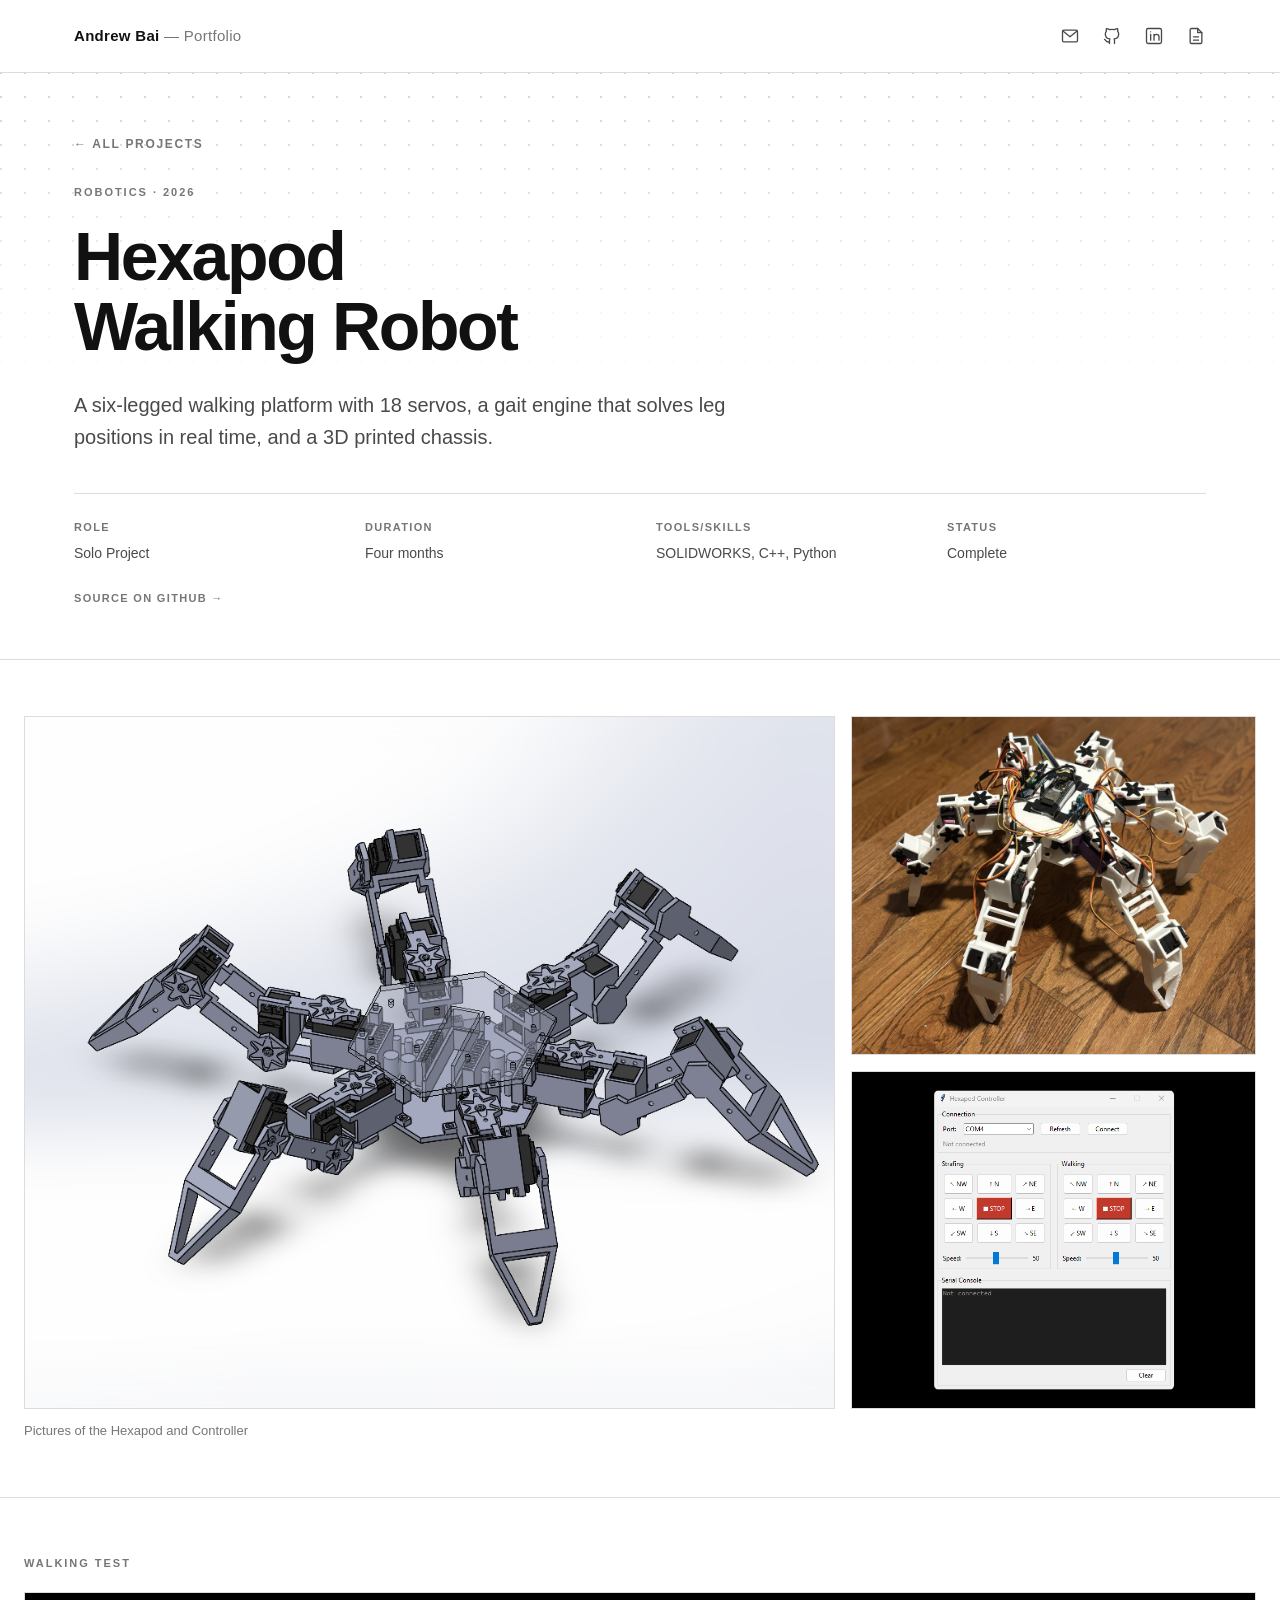
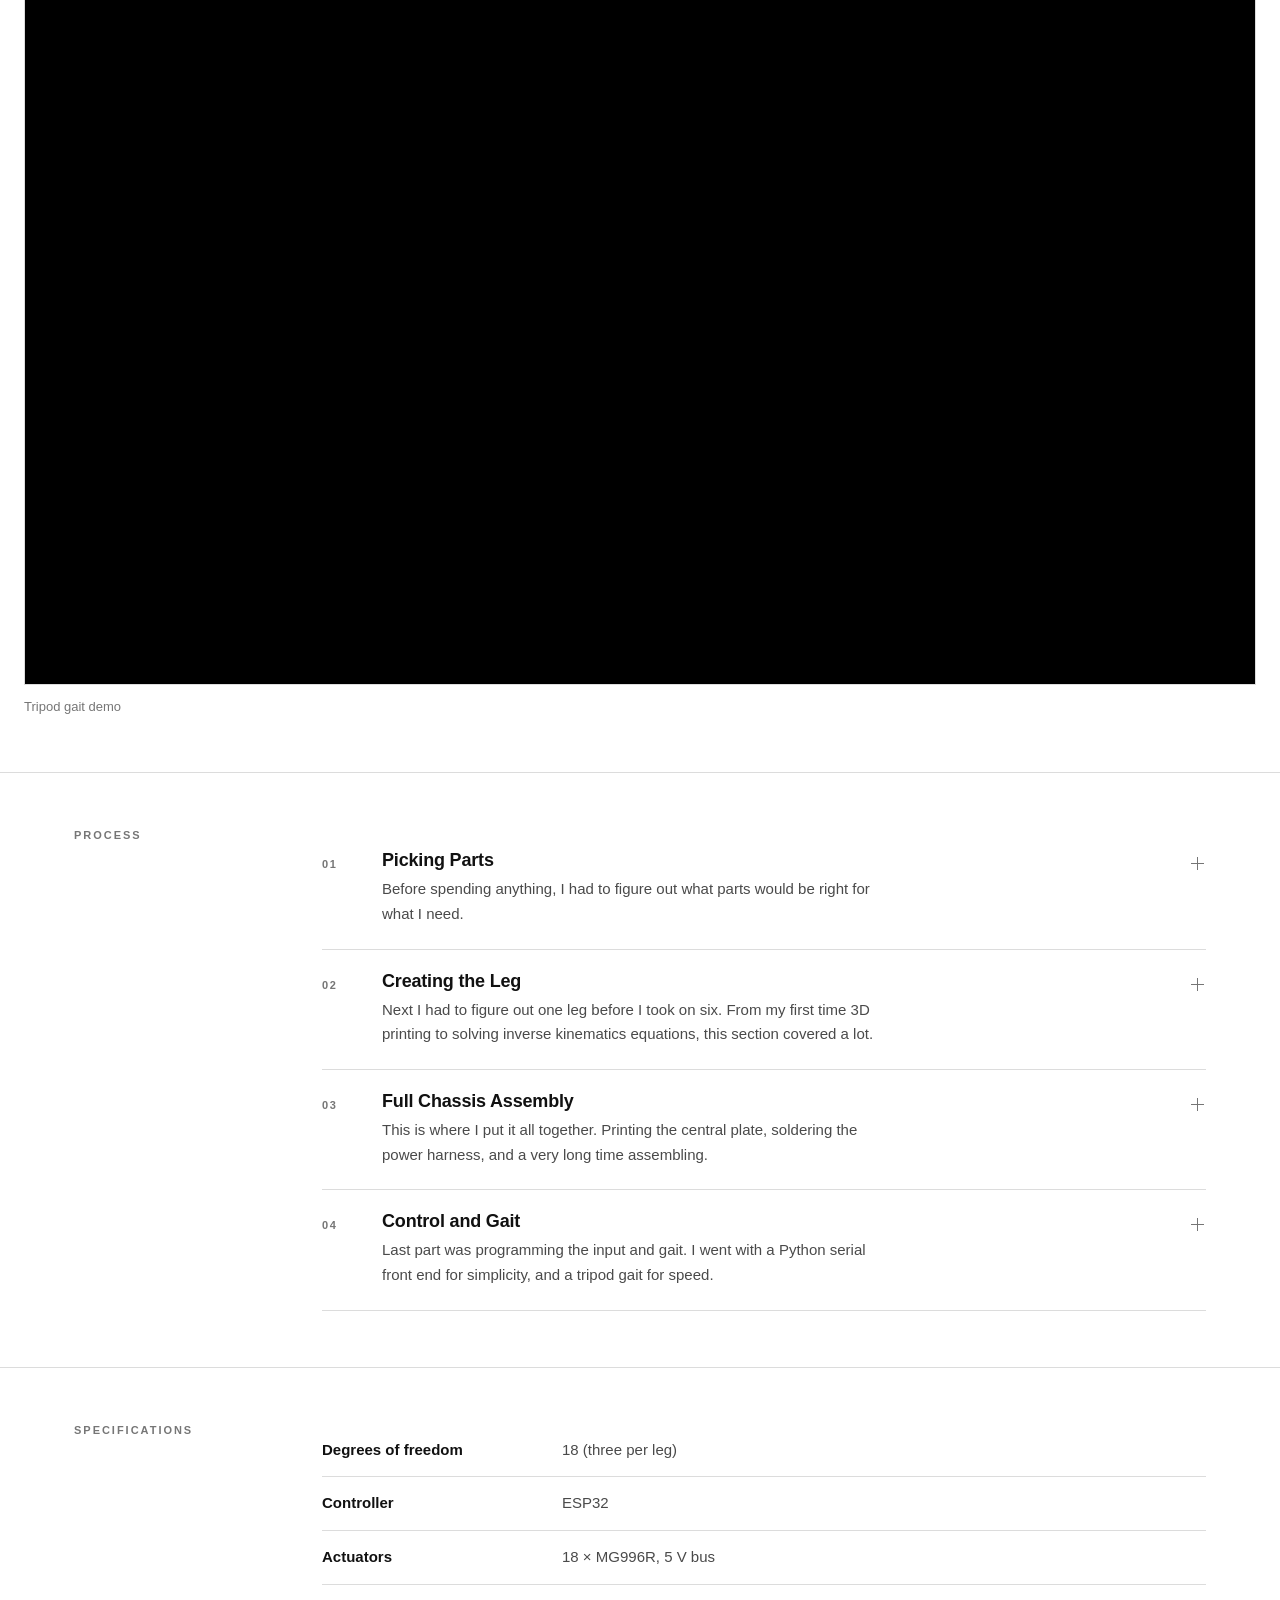
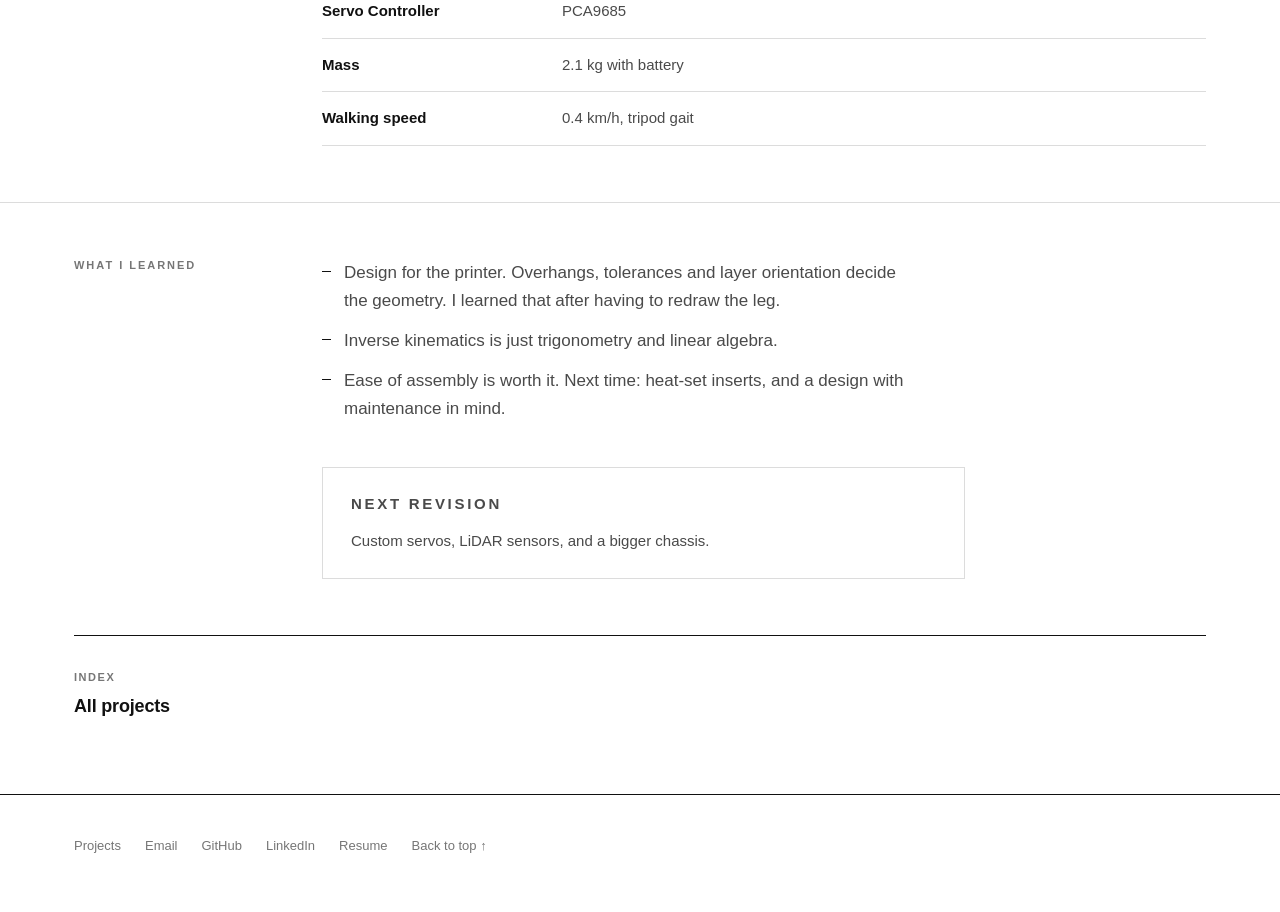
==== commit f575e4a0: "Added room scanner" ====
--- a/project-hexapod.html
+++ b/project-hexapod.html
@@ -67,7 +67,7 @@
     <div class="wrap wrap--wide">
       <figure class="figure">
         <div class="collage">
-          <img src="assets/img/HexapodCADInsidePage.png" alt="Hexapod solidworks design" width="1200" height="900">
+          <img src="assets/img/HexapodCADInsidePage.png" alt="Hexapod SolidWorks design" width="1200" height="900">
           <img src="assets/img/HexapodRealLife.jpg" alt="Hexapod in real life" width="1200" height="900">
           <img src="assets/img/hexapodController.png" alt="Controller python application" width="1200" height="900">
         </div>
@@ -112,12 +112,12 @@
             <div class="step__more">
               <p>
                 This was the most important part, especially since I was on a pretty tight budget.
-                The biggest decision was the type of servo. They dictated 
-                how powerful the hexapod could be, and how expensive it would be for both price and power.
+                The biggest decision was the type of servo. It dictated
+                how powerful the hexapod could be, and how much it would cost, both in money and in power.
                 Every other decision would have to be made around this choice.
               </p>
               <ul class="bullets">
-                <li>MG996R Servos: From the start it was between this and the SG90 (The two cheapest I could find).
+                <li>MG996R Servos: From the start it was between this and the SG90 (the two cheapest I could find).
                   Eventually I landed on the MG996R since based on a rough estimate, the SG90 wouldn't have enough torque.</li>
                 <li>ESP32 microcontroller: There were no huge restrictions on what MCU I could use, 
                   so I just used what I had on hand.
@@ -152,13 +152,13 @@
                 So, I had to redesign the whole leg.
               </p>
               <p>The next part was figuring out the inverse kinematics. At first I had no idea what to do,
-                but eventually I realised that if you flip it upside down, the leg is just a 3-axis robot arm.
+                but eventually I realized that if you flip it upside down, the leg is just a 3-axis robot arm.
                 Knowing that really helped when I derived the formulas. Visualized calculations:
                 <a href="https://www.desmos.com/3d/ltcadld6iu" target="_blank" rel="noopener">Desmos</a>
               </p>
               <p>
                 The last part was wiring it up and programming it. I connected the servo controller board to
-                the ESP via I2C, implemented the PWM signalling, and hooked it all up to my derived inverse kinematic equations.
+                the ESP via I2C, implemented the PWM signalling, and hooked it all up to my derived inverse kinematics equations.
 
               </p>
             </div>
@@ -201,18 +201,18 @@
             </summary>
             <div class="step__more">
               <p>
-                This part caused me some trouble since I was working under many mechanical restrictions; 
-                angle limits due to leg design, servo speed limits, 
-                as well as the terrible servo backlash, these were all contributing factors. 
+                This part caused me some trouble since I was working under many mechanical restrictions:
+                angle limits due to the leg design, servo speed limits,
+                and the terrible servo backlash.
                 This forced me to add a lot of restrictions to the code to ensure that those limits would never be hit.
               </p>
               <p>Afterwards, I implemented the tripod gait. 
                 This is where the six legs are split up into two groups of three, where each group
                 takes turns stepping in the target direction. This gait is not only the simplest to implement, 
-                but the fastest in terms of moving speed.
+                but also the fastest in terms of moving speed.
               </p>
                <p>
-                Finally I tied it up with a simple Python front end. This includes a serial connection panel, 
+                Finally I tied it together with a simple Python front end. It includes a serial connection panel,
                 movement buttons, as well as a debugging log window.
               </p>
             </div>
@@ -248,14 +248,14 @@
       <div>
         <ul class="bullets">
           <li>Design for the printer. Overhangs, tolerances and layer
-            orientation decide the geometry, I learned that after having to redraw the leg. </li>
+            orientation decide the geometry. I learned that after having to redraw the leg.</li>
           <li>Inverse kinematics is just trigonometry and linear algebra.</li>
-          <li>Ease of assembly is worth it. Next time: heat set inserts, 
+          <li>Ease of assembly is worth it. Next time: heat-set inserts,
             and a design with maintenance in mind.</li>
         </ul>
         <div class="note" style="margin-top:32px">
           <p class="eyebrow">Next revision</p>
-          <p>Custom servos, LiDaR sensors, and a bigger chassis</p>
+          <p>Custom servos, LiDAR sensors, and a bigger chassis.</p>
         </div>
       </div>
     </div>
